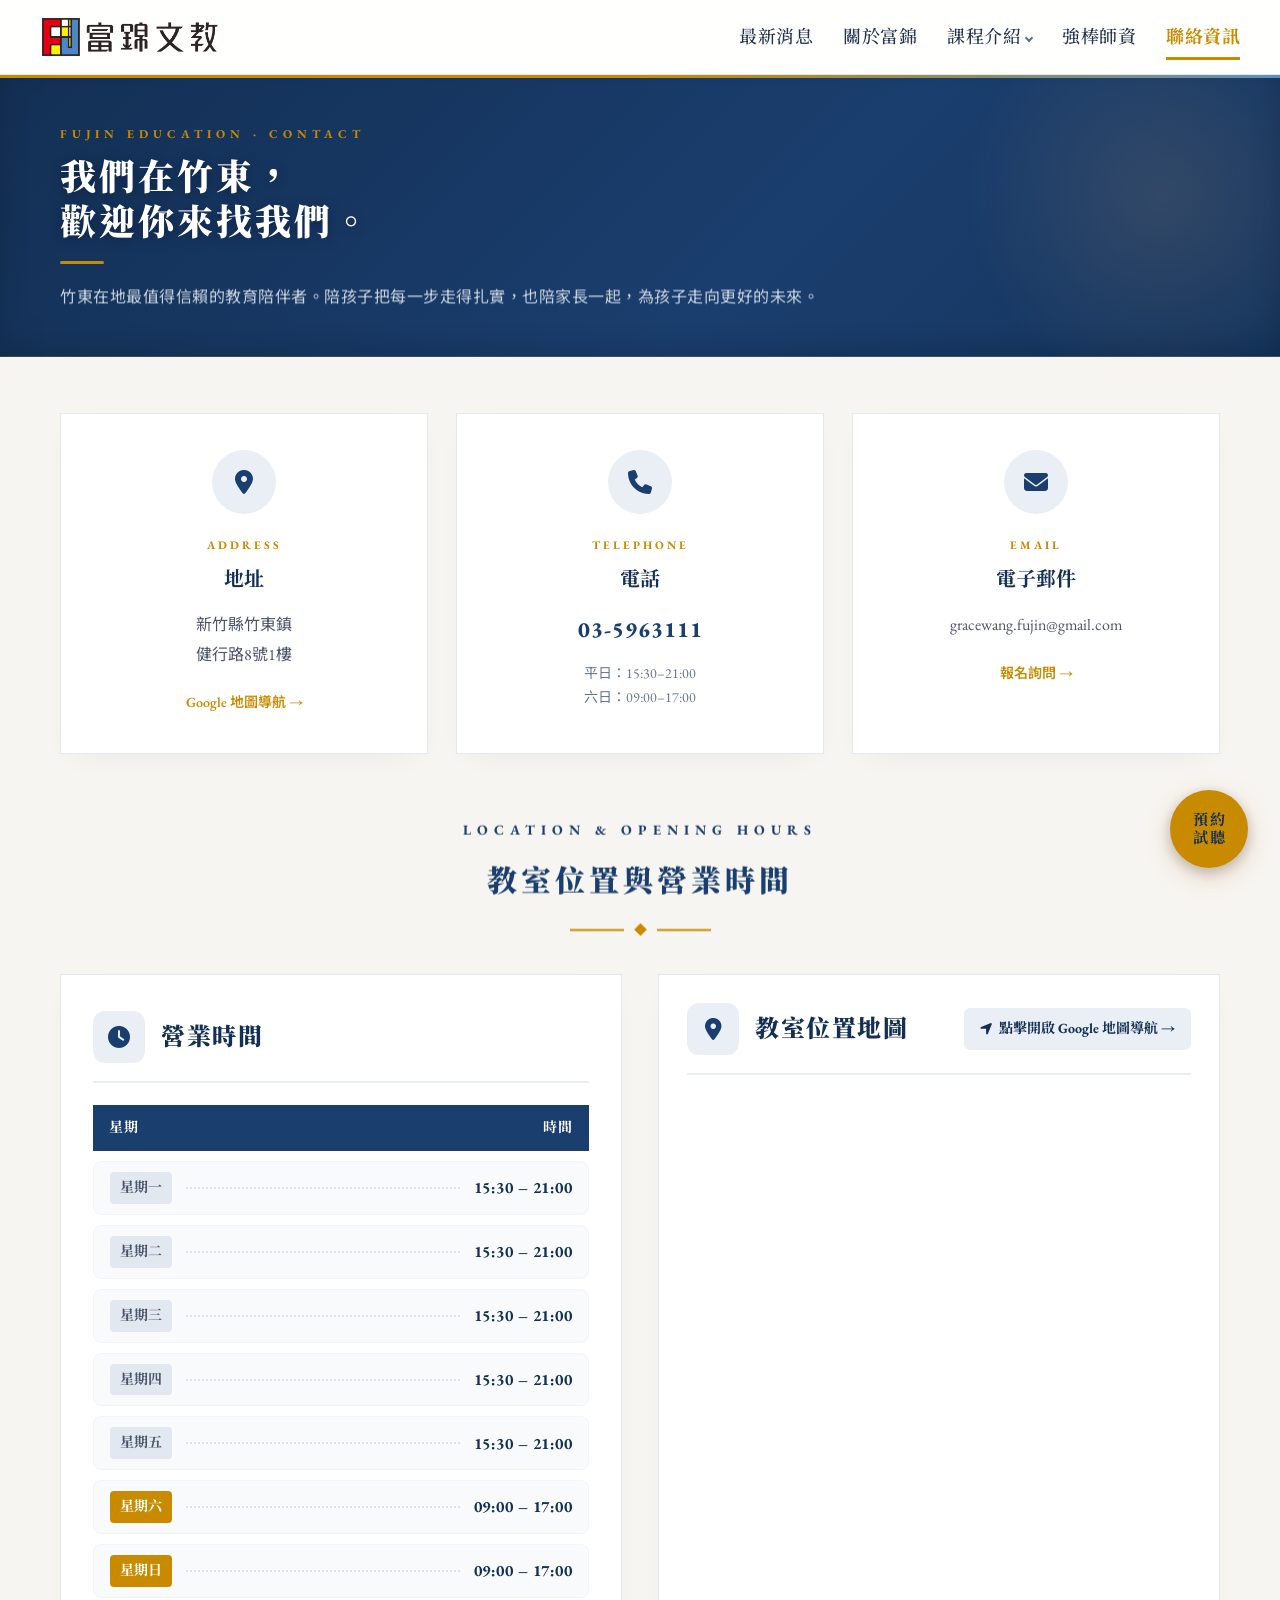
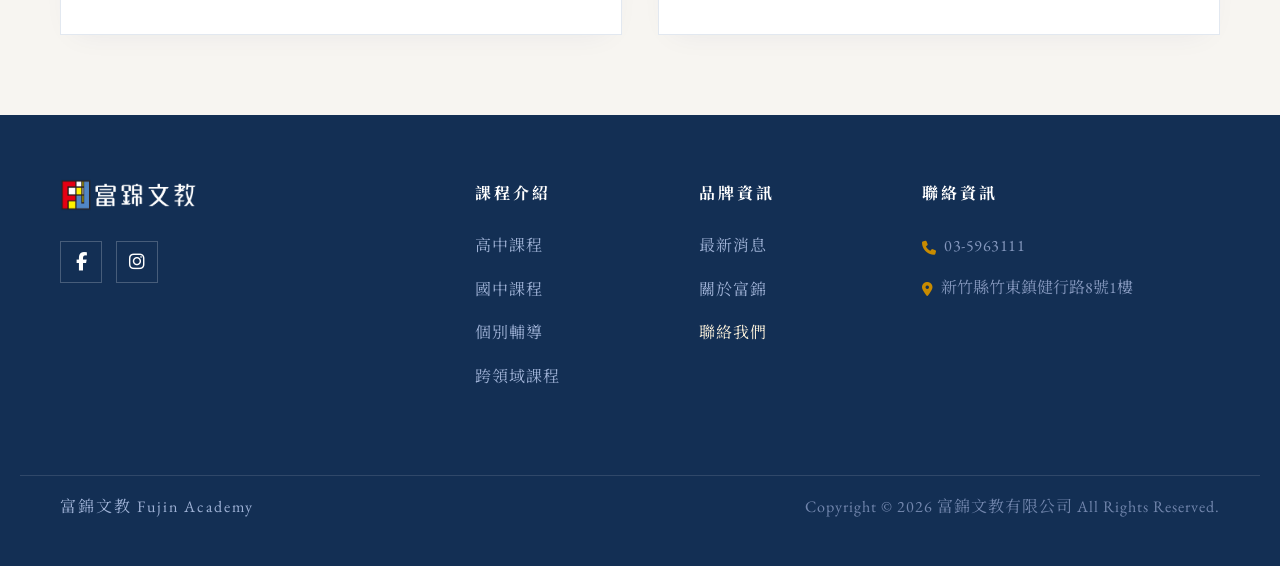
==== contact.html @ 2bec7e51 "Update Fujin Education website layout, typography, and animations" ====
<!DOCTYPE html>
<html lang="zh-TW">

<head>
  <meta charset="UTF-8">
  <meta name="viewport" content="width=device-width, initial-scale=1.0">
  <title>富錦文教｜聯絡我們</title>
  <link rel="preconnect" href="https://fonts.googleapis.com">
  <link rel="preconnect" href="https://fonts.gstatic.com" crossorigin>
  <link
    href="https://fonts.googleapis.com/css2?family=EB+Garamond:ital,wght@0,400..800;1,400..800&family=Noto+Sans+TC:wght@400;500;600;700;800;900&family=Noto+Serif+TC:wght@400;500;600;700;900&display=swap"
    rel="stylesheet">
  <link rel="stylesheet" href="https://cdnjs.cloudflare.com/ajax/libs/font-awesome/6.5.1/css/all.min.css">
  <link rel="stylesheet" href="https://cdnjs.cloudflare.com/ajax/libs/animate.css/4.1.1/animate.min.css">
  <link rel="stylesheet" href="css/style.css">
</head>

<body>

  <div id="site-header"></div>
  <script src="partials/site-header.js"></script>

  <section class="page-hero">
    <div class="wrap ph-inner">
      <div class="ph-eyebrow scroll-anim" data-anim="animate__fadeIn">FUJIN EDUCATION · CONTACT</div>
      <h1 class="ph-title scroll-anim" data-anim="animate__fadeInUp">我們在竹東，<br>歡迎你來找我們。</h1>
      <div class="ph-rule scroll-anim" data-anim="animate__fadeIn" data-delay="0.2s"></div>
      <p class="ph-sub scroll-anim" data-anim="animate__fadeInUp" data-delay="0.3s">竹東在地最值得信賴的教育陪伴者。陪孩子把每一步走得扎實，也陪家長一起，為孩子走向更好的未來。</p>
    </div>
  </section>

  <main class="wrap pb-80">
    <!-- 聯絡資訊三欄卡片 -->
    <div class="contact-grid">
      <article class="contact-card scroll-anim" data-delay="0.00s" data-anim="animate__fadeInUp">
        <div class="contact-icon"><i class="fa-solid fa-location-dot"></i></div>
        <div class="contact-card-eyebrow">ADDRESS</div>
        <h3 class="contact-card-title">地址</h3>
        <p class="contact-card-text">新竹縣竹東鎮<br>健行路8號1樓</p>
        <a class="contact-card-link" href="https://maps.google.com/?q=新竹縣竹東鎮健行路8號1樓" target="_blank" rel="noopener">Google 地圖導航 →</a>
      </article>

      <article class="contact-card scroll-anim" data-delay="0.15s" data-anim="animate__fadeInUp">
        <div class="contact-icon"><i class="fa-solid fa-phone"></i></div>
        <div class="contact-card-eyebrow">TELEPHONE</div>
        <h3 class="contact-card-title">電話</h3>
        <p class="contact-card-phone"><a href="tel:035963111">03-5963111</a></p>
        <p class="contact-card-sub">平日：15:30–21:00<br>六日：09:00–17:00</p>
      </article>

      <article class="contact-card scroll-anim" data-delay="0.30s" data-anim="animate__fadeInUp">
        <div class="contact-icon"><i class="fa-solid fa-envelope"></i></div>
        <div class="contact-card-eyebrow">EMAIL</div>
        <h3 class="contact-card-title">電子郵件</h3>
        <p class="contact-card-text">gracewang.fujin@gmail.com</p>
        <a class="contact-card-link" href="mailto:gracewang.fujin@gmail.com">報名詢問 →</a>
      </article>
    </div>

    <!-- 教室位置與營業時間 (50% / 50% 兩欄式) -->
    <div class="intro-band scroll-anim" data-anim="animate__fadeInUp">
      <div class="band-en">LOCATION &amp; OPENING HOURS</div>
      <h2 class="band-h">教室位置與營業時間</h2>
      <div class="ornament"><span class="ln"></span><span class="dot"></span><span class="ln"></span></div>
    </div>

    <div class="location-wrapper scroll-anim" data-anim="animate__fadeInUp">
      <!-- 左側：營業時間區塊 -->
      <div class="location-info-box">
        <div class="loc-box-head">
          <div class="loc-box-icon"><i class="fa-solid fa-clock"></i></div>
          <div class="loc-box-titles">
            <h3 class="loc-box-title">營業時間</h3>
          </div>
        </div>

        <div class="hours-wrapper">
          <div class="hours-table-head">
            <span>星期</span>
            <span>時間</span>
          </div>
          <ul class="hours-list">
            <li class="hours-item">
              <div class="day-badge">星期一</div>
              <div class="hours-dots"></div>
              <div class="time-range">15:30 – 21:00</div>
            </li>
            <li class="hours-item">
              <div class="day-badge">星期二</div>
              <div class="hours-dots"></div>
              <div class="time-range">15:30 – 21:00</div>
            </li>
            <li class="hours-item">
              <div class="day-badge">星期三</div>
              <div class="hours-dots"></div>
              <div class="time-range">15:30 – 21:00</div>
            </li>
            <li class="hours-item">
              <div class="day-badge">星期四</div>
              <div class="hours-dots"></div>
              <div class="time-range">15:30 – 21:00</div>
            </li>
            <li class="hours-item">
              <div class="day-badge">星期五</div>
              <div class="hours-dots"></div>
              <div class="time-range">15:30 – 21:00</div>
            </li>
            <li class="hours-item weekend">
              <div class="day-badge">星期六</div>
              <div class="hours-dots"></div>
              <div class="time-range">09:00 – 17:00</div>
            </li>
            <li class="hours-item weekend">
              <div class="day-badge">星期日</div>
              <div class="hours-dots"></div>
              <div class="time-range">09:00 – 17:00</div>
            </li>
          </ul>
        </div>
      </div>

      <!-- 右側：教室位置地圖區塊 -->
      <div class="location-map-box">
        <div class="loc-box-head">
          <div class="loc-box-icon"><i class="fa-solid fa-location-dot"></i></div>
          <div class="loc-box-titles">
            <h3 class="loc-box-title">教室位置地圖</h3>
          </div>
          <a class="loc-map-nav-btn" href="https://maps.google.com/?q=新竹縣竹東鎮健行路8號1樓" target="_blank" rel="noopener">
            <i class="fa-solid fa-location-arrow"></i> 點擊開啟 Google 地圖導航 →
          </a>
        </div>
        <iframe class="location-map-iframe"
          src="https://www.google.com/maps/embed?pb=!1m18!1m12!1m3!1d3623.815586268008!2d121.0884820752493!3d24.733210650337785!2m3!1f0!2f0!3f0!3m2!1i1024!2i768!4f13.1!3m3!1m2!1s0x346847b6000e78d7%3A0x2c4c0b6877f9e7ae!2z56u55p2x5a-M6Yym5paH5pWZ5paH55CG6KOc57-S54-t!5e0!3m2!1szh-TW!2stw!4v1697054154234!5m2!1szh-TW!2stw"
          loading="lazy" allowfullscreen="" referrerpolicy="no-referrer-when-downgrade"></iframe>
      </div>
    </div>

  </main>

  <div id="site-footer"></div>
  <script src="partials/site-footer.js"></script>


  <!-- Scroll Animation IntersectionObserver Script -->
  <script src="js/scroll-anim.js"></script>

</body>

</html>
---- css/style.css ----
@charset "UTF-8";

/* ==========================================================================
   1. 變數與基本重設 (Variables & Base Reset)
   ========================================================================== */
:root {
  --navy-deep: #132F54;
  --navy: #1A3E6E;
  /* 主色 Navy */
  --royal: #1A3E6E;
  --sky: #5990C0;
  --ocean: #27606C;
  --pale: #EAEFF6;
  --ink: #1A3E6E;
  --gold: #C88B00;
  /* 金色 Gold */
  --gold-bright: #FDF3DC;
  --gold-deep: #C88B00;
  --page: #F7F5F1;
  /* 底色 Cream */
  --gray-400: #94A3B8;
  --gray-500: #64748B;
  --gray-600: #4A5568;
  /* 內文灰 Text-mid */
  --gray-700: #4A5568;
}

* {
  margin: 0;
  padding: 0;
  box-sizing: border-box;
}

html {
  scroll-behavior: smooth;
}

body {
  font-size: 16px;
  line-height: 1.85;
  font-family: 'EB Garamond', 'Noto Sans TC', sans-serif;
  background: var(--page);
  color: var(--gray-700);
  -webkit-font-smoothing: antialiased;
  text-rendering: optimizeLegibility;
}

img {
  display: block;
  max-width: 100%;
}

.wrap {
  max-width: 1240px;
  margin: 0 auto;
  padding: 0 40px;
}

/* ==========================================================================
   2. 共用網站頁首 (Site Header)
   ========================================================================== */
.site-head {
  position: sticky;
  top: 0;
  z-index: 50;
  background: rgba(255, 255, 255, .92);
  -webkit-backdrop-filter: saturate(1.4) blur(12px);
  backdrop-filter: saturate(1.4) blur(12px);
  border-bottom: 1px solid #e2e8f0;
}

.head-inner {
  display: flex;
  align-items: center;
  justify-content: space-between;
  height: 74px;
  padding: 0 40px;
}

.brand {
  display: flex;
  align-items: center;
  flex-shrink: 0;
}

.brand img {
  height: 42px;
  width: auto;
  display: block;
}

.menu {
  display: flex;
  align-items: center;
  gap: 30px;
  white-space: nowrap;
}

.menu>a,
.menu .menu-links>a,
.menu .has-sub>a {
  font-family: 'EB Garamond', 'Noto Serif TC', serif;
  font-size: 18px;
  font-weight: 500;
  color: #22324f;
  text-decoration: none;
  letter-spacing: .5px;
  position: relative;
  padding: 6px 0;
  transition: color .15s;
  white-space: nowrap;
  display: inline-block;
}

.menu>a::after,
.menu .menu-links>a::after,
.menu .has-sub>a::after {
  content: "";
  position: absolute;
  left: 0;
  bottom: 0;
  width: 100%;
  height: 2.5px;
  background: var(--gold-deep);
  transform: scaleX(0);
  transform-origin: left center;
  transition: transform .2s ease;
}

.menu>a:hover,
.menu .menu-links>a:hover,
.menu .has-sub:hover>a {
  color: var(--navy);
}

.menu>a:hover::after,
.menu .menu-links>a:hover::after,
.menu .has-sub:hover>a::after {
  transform: scaleX(1);
}

.menu a.active {
  color: var(--gold-deep);
  font-weight: 700;
}

.menu a.active::after {
  transform: scaleX(1);
}

.has-sub {
  position: relative;
}

.has-sub .caret {
  display: inline-block;
  width: 6px;
  height: 6px;
  margin-left: 5px;
  vertical-align: middle;
  border-right: 2px solid currentColor;
  border-bottom: 2px solid currentColor;
  transform: translateY(-2px) rotate(45deg);
  opacity: .7;
}

.submenu {
  position: absolute;
  top: calc(100% + 8px);
  left: 50%;
  transform: translateX(-50%) translateY(8px);
  background: #fff;
  border: 1px solid #e6ebf3;
  border-radius: 0;
  padding: 8px;
  min-width: 180px;
  box-shadow: 0 18px 40px -18px rgba(16, 42, 107, .35);
  opacity: 0;
  visibility: hidden;
  transition: all .18s ease;
  display: flex;
  flex-direction: column;
  gap: 2px;
  z-index: 60;
}

.has-sub:hover .submenu {
  opacity: 1;
  visibility: visible;
  transform: translateX(-50%) translateY(0);
}

.submenu::before {
  content: "";
  position: absolute;
  top: -12px;
  left: 0;
  right: 0;
  height: 12px;
}

.submenu a {
  font-family: 'EB Garamond', 'Noto Serif TC', serif;
  font-size: 16px;
  font-weight: 500;
  color: #33415c;
  text-decoration: none;
  letter-spacing: 1px;
  padding: 10px 16px;
  border-radius: 0;
  transition: all .14s ease;
  white-space: nowrap;
}

.submenu a::after {
  display: none !important;
}

.submenu a:hover {
  background: var(--pale);
  color: var(--navy);
}

/* ==========================================================================
   3. 頁面主視覺 (Page Hero)
   ========================================================================== */
.page-hero {
  position: relative;
  overflow: hidden;
  color: #fff;
  padding: 48px 0 44px;
  background: linear-gradient(135deg, #132F54 0%, #1A3E6E 60%, #15355E 100%);
  border-bottom: 1px solid rgba(200, 139, 0, 0.25);
  box-shadow: inset 0 -10px 30px rgba(0, 0, 0, 0.15);
}

.page-hero::before {
  content: "";
  position: absolute;
  top: 0;
  left: 0;
  width: 100%;
  height: 3px;
  background: linear-gradient(90deg, var(--gold-deep) 0%, var(--gold) 50%, var(--sky) 100%);
}

.page-hero::after {
  content: "";
  position: absolute;
  right: -80px;
  top: -80px;
  width: 400px;
  height: 400px;
  background: radial-gradient(circle, rgba(206, 162, 115, .15), transparent 70%);
  pointer-events: none;
  z-index: 1;
}

.ph-inner {
  position: relative;
  z-index: 5;
}

.ph-eyebrow {
  font-family: 'EB Garamond', 'Noto Serif TC', serif;
  font-size: 12px;
  font-weight: 700;
  letter-spacing: 5px;
  color: var(--gold);
  text-transform: uppercase;
  margin-bottom: 10px;
}

.ph-title {
  font-family: 'EB Garamond', 'Noto Serif TC', serif;
  font-weight: 900;
  font-size: 36px;
  line-height: 1.25;
  letter-spacing: 3px;
  color: #ffffff;
  text-shadow: 0 2px 12px rgba(5, 16, 45, .4);
}

.ph-rule {
  width: 44px;
  height: 3px;
  background: var(--gold);
  margin: 16px 0 18px;
  border-radius: 2px;
}

.ph-sub {
  font-size: 16px;
  color: #cbd5e1;
  letter-spacing: .5px;
  line-height: 1.85;
  max-width: 960px;
  margin: 0;
  text-align: justify;
}

.ph-sub b {
  color: var(--gold-bright);
  font-weight: 700;
}

.ph-stats {
  display: flex;
  flex-wrap: wrap;
  gap: 42px;
  margin-top: 28px;
}

.ph-stat-item {
  display: flex;
  flex-direction: column;
  gap: 5px;
  position: relative;
  padding-bottom: 10px;
}

.ph-stat-item::after {
  content: "";
  position: absolute;
  left: 0;
  bottom: 0;
  width: 100%;
  height: 2px;
  background: var(--gold);
  transform: scaleX(0);
  transform-origin: left center;
  transition: transform 0.55s cubic-bezier(0.22, 1, 0.36, 1);
  opacity: 0.75;
}

.ph-stat-item.stat-done::after {
  transform: scaleX(1);
}

.ph-stat-num {
  font-family: 'EB Garamond', 'Noto Serif TC', serif;
  font-size: 28px;
  font-weight: 900;
  color: var(--gold);
  letter-spacing: 1.5px;
  line-height: 1.2;
  font-variant-numeric: tabular-nums;
  display: inline-flex;
  align-items: baseline;
}

.ph-stat-num.stat-tick {
  animation: statTickPop 0.22s ease-out;
}

@keyframes statTickPop {
  0% {
    transform: translateY(3px) scale(0.96);
  }
  50% {
    transform: translateY(-2px) scale(1.05);
    text-shadow: 0 0 14px rgba(200, 139, 0, 0.45);
  }
  100% {
    transform: translateY(0) scale(1);
  }
}

.ph-stat-chars .stat-ch {
  display: inline-block;
  opacity: 0;
  transform: translateY(10px) scale(0.85);
  transition: opacity 0.38s ease, transform 0.38s cubic-bezier(0.34, 1.56, 0.64, 1);
}

.ph-stat-chars .stat-ch.show {
  opacity: 1;
  transform: translateY(0) scale(1);
}

.ph-stat-label {
  font-size: 14px;
  color: #cbd5e1;
  letter-spacing: 1px;
}

/* ==========================================================================
   4. 段落標題飾線 (Section Intro Band)
   ========================================================================== */
.intro-band {
  text-align: center;
  padding: 0;
  margin-bottom: 40px;
}

main>.intro-band:not(:first-child) {
  margin-top: 64px;
}

.band-en {
  font-family: 'EB Garamond', 'Noto Serif TC', serif;
  font-size: 14px;
  font-weight: 700;
  letter-spacing: 6px;
  color: var(--royal);
  text-transform: uppercase;
  margin-bottom: 10px;
}

.band-h {
  font-family: 'EB Garamond', 'Noto Serif TC', serif;
  font-weight: 900;
  font-size: 30px;
  letter-spacing: 4px;
  color: var(--ink);
}

.band-note {
  font-size: 16px;
  color: var(--gray-500);
  letter-spacing: 1px;
  margin-top: 10px;
}

.ornament {
  display: flex;
  align-items: center;
  gap: 12px;
  justify-content: center;
  margin: 16px 0 0;
}

.ornament .ln {
  height: 2px;
  width: 54px;
  background: var(--gold);
}

.ornament .dot {
  width: 9px;
  height: 9px;
  background: var(--gold);
  transform: rotate(45deg);
}

main {
  padding: 56px 0 80px;
}

/* ==========================================================================
   5. 註冊呼籲按鈕區 (CTA)
   ========================================================================== */
.cta {
  background: linear-gradient(158deg, #102A6B 0%, #0a1f55 100%);
  border-radius: 0;
  color: #fff;
  text-align: center;
  padding: 64px 40px;
  margin: 64px 0 10px;
  position: relative;
  overflow: hidden;
}

.cta::before {
  content: "";
  position: absolute;
  right: -60px;
  top: -60px;
  width: 300px;
  height: 300px;
  background: radial-gradient(circle, rgba(206, 162, 115, .3), transparent 65%);
  pointer-events: none;
}

.cta-eyebrow {
  font-family: 'EB Garamond', 'Noto Serif TC', serif;
  font-size: 13px;
  font-weight: 600;
  letter-spacing: 5px;
  text-transform: uppercase;
  color: var(--gold-bright);
  margin-bottom: 16px;
}

.cta-h {
  font-family: 'EB Garamond', 'Noto Serif TC', serif;
  font-weight: 900;
  font-size: 30px;
  letter-spacing: 3px;
  margin-bottom: 14px;
}

.cta-p {
  font-size: 16px;
  color: #d7e1f0;
  letter-spacing: 1px;
  line-height: 1.8;
  margin-bottom: 30px;
}

.cta-btn {
  display: inline-flex;
  align-items: center;
  gap: 10px;
  background: var(--gold);
  color: #3a2a14;
  font-family: 'EB Garamond', 'Noto Serif TC', serif;
  font-weight: 700;
  font-size: 18px;
  letter-spacing: 2px;
  text-decoration: none;
  padding: 16px 38px;
  border-radius: 0;
  transition: all .18s ease;
  box-shadow: 0 14px 30px -12px rgba(206, 162, 115, .8);
}

.cta-btn:hover {
  transform: translateY(-3px);
  box-shadow: 0 20px 40px -12px rgba(206, 162, 115, .9);
  background: #d9b487;
}

/* ==========================================================================
   6. 網站頁尾 (Site Footer)
   ========================================================================== */
.site-foot {
  font-family: 'EB Garamond', 'Noto Serif TC', serif;
  background: var(--navy-deep);
  color: #9fb2d6;
  padding: 64px 0 44px;
}

.foot-grid {
  display: grid;
  grid-template-columns: 1.8fr 0.9fr 0.9fr 1.4fr;
  gap: 32px;
}

.foot-brand-logo {
  display: inline-block;
  margin-bottom: 20px;
  text-decoration: none;
}

.foot-brand-logo img {
  height: 32px;
  width: auto;
  display: block;
}

.foot-desc {
  font-size: 16px;
  line-height: 1.95;
  color: #8497bd;
  letter-spacing: .4px;
  max-width: 100%;
  text-wrap: pretty;
  margin-bottom: 26px;
}

.foot-social {
  display: flex;
  gap: 14px;
}

.foot-social a {
  width: 42px;
  height: 42px;
  border-radius: 0;
  border: 1px solid rgba(255, 255, 255, .22);
  display: flex;
  align-items: center;
  justify-content: center;
  transition: all .2s ease;
  color: #fff;
  text-decoration: none;
}

.foot-social a i {
  color: #fff;
  transition: color .2s ease;
  font-size: 18px;
}

.foot-social a svg {
  width: 18px;
  height: 18px;
  fill: #fff;
  transition: fill .2s ease;
}

.foot-social a:hover {
  background: var(--gold);
  border-color: var(--gold);
}

.foot-social a:hover svg {
  fill: var(--navy-deep);
}

.foot-social a:hover i {
  color: var(--navy-deep);
}

.foot-col h4 {
  font-family: 'EB Garamond', 'Noto Serif TC', serif;
  font-size: 16px;
  font-weight: 700;
  letter-spacing: 3px;
  color: #fff;
  margin-bottom: 22px;
}

.foot-col ul {
  list-style: none;
  display: flex;
  flex-direction: column;
  gap: 14px;
  margin: 0;
  padding: 0;
}

.foot-col a {
  color: #9fb2d6;
  text-decoration: none;
  font-size: 16px;
  letter-spacing: 1px;
  transition: color .18s ease;
}

.foot-col a:hover,
.foot-col a.active {
  color: var(--gold-bright);
}

.foot-col .foot-info-text {
  color: #8497bd;
  font-size: 16px;
  line-height: 1.6;
  display: flex;
  align-items: center;
  gap: 8px;
  margin-top: 2px;
  white-space: nowrap;
}

.foot-col .foot-info-text i {
  color: var(--gold);
  font-size: 14px;
  margin-top: 4px;
  flex: none;
}

.foot-col .foot-info-text a {
  color: #8497bd;
  font-size: 16px;
  letter-spacing: .5px;
}

.foot-col .foot-info-text a:hover {
  color: var(--gold-bright);
}

.foot-bottom {
  display: flex;
  justify-content: space-between;
  align-items: center;
  flex-wrap: wrap;
  gap: 14px 28px;
  margin-top: 84px;
  padding-top: 16px;
  border-top: 1px solid rgba(255, 255, 255, .12);
}

.foot-bottom span {
  font-size: 16px;
  letter-spacing: 1px;
  color: #7286ad;
}

.foot-bottom .foot-mark {
  font-family: 'EB Garamond', 'Noto Serif TC', serif;
  font-size: 16px;
  letter-spacing: 2px;
  color: #9fb2d6;
}

/* ==========================================================================
   7. 懸浮按鈕組件 (Floating Action Buttons - Booking & Back to Top)
   ========================================================================== */
.float-booking-btn {
  position: fixed;
  bottom: 32px;
  right: 32px;
  z-index: 999;
  width: 78px;
  height: 78px;
  border-radius: 50%;
  background: var(--gold);
  color: var(--navy-deep);
  display: flex;
  flex-direction: column;
  align-items: center;
  justify-content: center;
  text-decoration: none;
  font-family: 'EB Garamond', 'Noto Serif TC', serif;
  font-size: 15px;
  font-weight: 700;
  line-height: 1.22;
  letter-spacing: 2px;
  text-align: center;
  box-shadow: 0 8px 24px rgba(206, 162, 115, 0.45), 0 4px 12px rgba(10, 31, 85, 0.25);
  transition: all .28s cubic-bezier(0.34, 1.56, 0.64, 1);
  padding-left: 2px;
}

.float-booking-btn:hover {
  transform: scale(1.1) translateY(-4px);
  background: #d8ad7e;
  box-shadow: 0 14px 32px rgba(206, 162, 115, 0.65), 0 8px 20px rgba(10, 31, 85, 0.35);
  color: #061539;
}

@media (max-width: 768px) {
  .float-booking-btn {
    width: 68px;
    height: 68px;
    bottom: 24px;
    right: 20px;
    font-size: 14px;
  }
}

.back-to-top-btn {
  position: fixed;
  bottom: 124px;
  right: 47px;
  z-index: 998;
  width: 48px;
  height: 48px;
  border-radius: 50%;
  background: var(--navy-deep);
  color: #fff;
  border: 1px solid rgba(206, 162, 115, 0.45);
  display: flex;
  align-items: center;
  justify-content: center;
  cursor: pointer;
  font-size: 18px;
  box-shadow: 0 8px 24px rgba(10, 31, 85, 0.35);
  opacity: 0;
  visibility: hidden;
  transform: translateY(16px) scale(0.9);
  transition: all .28s cubic-bezier(0.34, 1.56, 0.64, 1);
  padding: 0;
  outline: none;
}

.back-to-top-btn.show {
  opacity: 1;
  visibility: visible;
  transform: translateY(0) scale(1);
}

.back-to-top-btn:hover {
  background: var(--gold);
  color: var(--navy-deep);
  border-color: var(--gold);
  transform: translateY(-4px) scale(1.08);
  box-shadow: 0 12px 28px rgba(206, 162, 115, 0.55);
}

@media (max-width: 768px) {
  .back-to-top-btn {
    width: 44px;
    height: 44px;
    bottom: 104px;
    right: 32px;
    font-size: 16px;
  }
}

/* ==========================================================================
   8. 首頁專用樣式 (Index Page Component Styles)
   ========================================================================== */
.hero {
  position: relative;
  height: 600px;
  overflow: hidden;
  background-image: url('../assets/hero.jpg');
  background-size: cover;
  background-position: center center;
}

@media (min-width: 1200px) {
  .hero {
    height: 680px;
    background-position: center 35%;
  }
}

@media (min-width: 1440px) {
  .hero {
    height: 720px;
    background-position: center 90%;
  }
}

.hero-inner {
  position: absolute;
  z-index: 2;
  left: 78px;
  top: 50%;
  transform: translateY(-50%);
  max-width: 540px;
}

.hero-inner .title {
  font-family: 'EB Garamond', 'Noto Serif TC', serif;
  font-weight: 900;
  color: #ffffff;
  font-size: 42px;
  line-height: 1.26;
  letter-spacing: 2px;
  text-shadow: 0 2px 20px rgba(0, 0, 0, .6);
}

.hero-inner .bar {
  width: 44px;
  height: 3px;
  background: var(--gold-deep);
  margin: 22px 0 20px;
}

.hero-inner .sub {
  font-family: 'EB Garamond', 'Noto Serif TC', serif;
  color: rgba(235, 243, 255, .9);
  font-size: 16px;
  line-height: 1.85;
  margin-top: 0;
  letter-spacing: .6px;
  text-shadow: 0 1px 10px rgba(0, 0, 0, .6);
}

.hero-inner .eyebrow {
  font-family: 'EB Garamond', 'Noto Serif TC', serif;
  font-weight: 600;
  color: var(--gold-deep);
  font-size: 12px;
  letter-spacing: 4px;
  margin-top: 30px;
}

.course-cta {
  display: inline-flex;
  align-items: center;
  gap: 14px;
  font-family: 'EB Garamond', 'Noto Serif TC', serif;
  font-size: 16px;
  font-weight: 600;
  letter-spacing: 1.5px;
  text-decoration: none;
  cursor: pointer;
  padding: 16px 38px;
  border-radius: 0;
  transition: all .2s ease;
}

.course-cta .arw {
  font-family: 'EB Garamond', 'Noto Serif TC', serif;
  transition: transform .2s ease;
}

.course-cta:hover .arw {
  transform: translateX(6px);
}

.course-ortho {
  padding: 72px 56px 80px;
  background: #fff;
  text-align: center;
}

.co-h {
  font-family: 'EB Garamond', 'Noto Serif TC', serif;
  font-weight: 700;
  font-size: 26px;
  letter-spacing: 6px;
  color: var(--ink);
  text-transform: uppercase;
}

.co-rule {
  width: 40px;
  height: 3px;
  background: var(--gold);
  margin: 16px auto 18px;
}

.co-intro {
  font-family: 'EB Garamond', 'Noto Sans TC', sans-serif;
  font-size: 16px;
  color: var(--gray-600);
  line-height: 1.85;
  max-width: 620px;
  margin: 0 auto;
  letter-spacing: .5px;
}

.co-row {
  display: grid;
  grid-template-columns: repeat(4, 1fr);
  gap: 0;
  margin-top: 40px;
}

.co-col {
  position: relative;
  padding: 8px 30px;
  text-align: center;
}

.co-col+.co-col::before {
  content: "";
  position: absolute;
  left: 0;
  top: 14px;
  bottom: 14px;
  width: 1px;
  background: #e6ebf3;
}

.co-ic {
  width: 74px;
  height: 74px;
  margin: 0 auto 24px;
  border-radius: 0;
  background: var(--pale);
  display: flex;
  align-items: center;
  justify-content: center;
  transition: all .2s ease;
}

.co-ic svg {
  width: 34px;
  height: 34px;
  stroke: var(--royal);
  fill: none;
  stroke-width: 1.6;
  stroke-linecap: round;
  stroke-linejoin: round;
  transition: stroke .2s ease;
}

.co-col:hover .co-ic {
  background: var(--navy);
  transform: translateY(-4px);
}

.co-col:hover .co-ic svg {
  stroke: #fff;
}

.co-t {
  font-family: 'EB Garamond', 'Noto Serif TC', serif;
  font-weight: 900;
  font-size: 20px;
  color: var(--ink);
  letter-spacing: 2px;
}

.co-d {
  font-family: 'EB Garamond', 'Noto Sans TC', sans-serif;
  font-size: 16px;
  color: #7a869c;
  line-height: 1.85;
  margin-top: 14px;
  letter-spacing: .3px;
  text-wrap: pretty;
}

.co-more {
  display: inline-flex;
  align-items: center;
  gap: 7px;
  font-family: 'EB Garamond', 'Noto Serif TC', serif;
  font-size: 14px;
  font-weight: 600;
  letter-spacing: 2px;
  color: var(--gold-deep);
  text-transform: uppercase;
  margin-top: 18px;
  text-decoration: none;
  white-space: nowrap;
}

.co-foot {
  margin-top: 44px;
}

.course-ortho .course-cta {
  background: var(--navy);
  color: #fff;
  border: 1.5px solid var(--navy);
  border-radius: 0;
}

.course-ortho .course-cta:hover {
  background: var(--navy-deep);
}

@media (max-width: 880px) {
  .hero {
    height: 480px;
    background-position: 60% center;
  }

  .hero-inner {
    left: 28px;
    right: 28px;
    max-width: none;
  }

  .hero-inner .title {
    font-size: 32px;
  }

  .hero-inner .bar {
    margin: 16px 0;
    width: 36px;
    height: 2.5px;
  }

  .hero-inner .sub {
    font-size: 14px;
    line-height: 1.8;
  }

  .hero-inner .eyebrow {
    margin-top: 20px;
    font-size: 11px;
  }

  .course-ortho {
    padding: 44px 22px 50px;
  }

  .co-row {
    grid-template-columns: 1fr 1fr;
    gap: 30px 0;
  }

  .co-col+.co-col::before {
    display: none;
  }
}

/* 首頁：Banner 下方雜誌感引言區 (Home Editorial Quote Section) */
.home-quote-strip {
  background: var(--page);
  padding: 64px 0 0;
  position: relative;
  z-index: 3;
}

.home-quote-inner {
  max-width: 780px;
  margin: 0 auto;
  text-align: center;
  position: relative;
}

.hq-content {
  position: relative;
  z-index: 2;
}

.hq-line-1 {
  font-family: 'EB Garamond', 'Noto Serif TC', serif;
  font-size: 20px;
  font-weight: 600;
  letter-spacing: 3px;
  line-height: 1.8;
  color: var(--gray-600);
  margin: 0 0 8px;
}

.hq-line-2 {
  font-family: 'EB Garamond', 'Noto Serif TC', serif;
  font-size: 27px;
  font-weight: 900;
  letter-spacing: 4px;
  line-height: 1.5;
  color: var(--navy);
  margin: 0;
}

.hq-line-2 span {
  position: relative;
  display: inline-block;
  padding-bottom: 2px;
  background: linear-gradient(180deg, transparent 68%, rgba(200, 139, 0, 0.25) 68%);
}

.hq-ornament {
  display: flex;
  align-items: center;
  justify-content: center;
  gap: 14px;
  margin-top: 28px;
}

.hq-ornament .hq-ln {
  width: 64px;
  height: 1px;
  background: linear-gradient(90deg, transparent, var(--gold), transparent);
}

.hq-ornament .hq-dot {
  width: 7px;
  height: 7px;
  background: var(--gold);
  transform: rotate(45deg);
}

@media (max-width: 680px) {
  .home-quote-strip {
    padding: 44px 0 4px;
  }

  .home-quote-inner {
    padding: 18px 12px 0;
  }

  .hq-mark {
    font-size: 72px;
  }

  .hq-line-1 {
    font-size: 16px;
    letter-spacing: 1.5px;
  }

  .hq-line-2 {
    font-size: 21px;
    letter-spacing: 2px;
  }
}

/* 首頁：品牌文字區 (Home About Fujin Section — Editorial Overlap Layout) */
.home-about-sec {
  background: var(--page);
  padding: 64px 0 80px;
  border-bottom: 1px solid #e6ebf3;
}

.home-about-grid {
  display: grid;
  grid-template-columns: 0.96fr 1.04fr;
  gap: 0;
  align-items: center;
}

.home-about-left {
  display: flex;
  flex-direction: column;
  align-items: flex-start;
  position: relative;
  z-index: 4;
}

.home-about-head {
  padding-left: 36px;
}

.home-about-left .ornament {
  justify-content: flex-start;
  margin: 12px 0 20px;
}

.home-about-left .bars {
  margin: 0 0 26px;
}

.home-about-card {
  margin-left: -44px;
  padding: 40px 44px 38px;
  border-top: 4px solid var(--gold);
}

.home-about-body p {
  font-size: 16px;
  line-height: 1.85;
  color: var(--gray-700);
  letter-spacing: .4px;
  margin-bottom: 20px;
  text-align: justify;
}

.home-about-body p:last-child {
  margin-bottom: 0;
}

.home-about-cta {
  margin-top: 26px;
  padding-top: 18px;
  border-top: 1px dashed #e2e8f0;
}

.home-about-link {
  display: inline-flex;
  align-items: center;
  gap: 8px;
  font-family: 'EB Garamond', 'Noto Serif TC', serif;
  font-size: 16px;
  font-weight: 700;
  letter-spacing: 1.5px;
  color: var(--navy);
  text-decoration: none;
  padding-bottom: 6px;
  border-bottom: 2px solid var(--gold);
  transition: all .2s ease;
}

.home-about-link .arw {
  transition: transform .2s ease;
}

.home-about-link:hover {
  color: var(--gold-deep);
}

.home-about-link:hover .arw {
  transform: translateX(5px);
}

/* 左側疊圖視覺舞台 (Left Visual Stage) */
.home-about-right {
  width: 100%;
  position: relative;
  z-index: 2;
}

.home-about-collage {
  position: relative;
  width: 100%;
  height: 580px;
}

.collage-img-main {
  position: absolute;
  top: 0;
  left: 0;
  width: 78%;
  height: 430px;
  z-index: 1;
  overflow: hidden;
  box-shadow: 0 28px 60px -22px rgba(26, 62, 110, 0.38);
  border-bottom: 5px solid var(--gold);
}

.collage-img-main img {
  width: 100%;
  height: 100%;
  object-fit: cover;
  object-position: left center;
  display: block;
}

.collage-img-sub {
  position: absolute;
  bottom: 0;
  right: 6%;
  width: 48%;
  height: 330px;
  z-index: 2;
  border: 6px solid #ffffff;
  overflow: hidden;
  box-shadow: 0 24px 52px -16px rgba(26, 62, 110, 0.35);
  background: #ffffff;
}

.collage-img-sub img {
  width: 100%;
  height: 100%;
  object-fit: cover;
  object-position: center;
  display: block;
}

.collage-badge {
  position: absolute;
  bottom: 28px;
  left: 16%;
  z-index: 3;
  width: 90px;
  height: 90px;
  border-radius: 50%;
  background: #ffffff;
  border: 2px solid var(--gold);
  box-shadow: 0 12px 28px -8px rgba(26, 62, 110, 0.25);
  display: flex;
  flex-direction: column;
  align-items: center;
  justify-content: center;
  gap: 3px;
}

.collage-badge .cb-en {
  font-family: 'EB Garamond', 'Noto Serif TC', serif;
  font-size: 10px;
  font-weight: 700;
  letter-spacing: 1.5px;
  color: var(--gold-deep);
  line-height: 1;
}

.collage-badge .cb-cn {
  font-family: 'EB Garamond', 'Noto Serif TC', serif;
  font-size: 14px;
  font-weight: 900;
  letter-spacing: 2px;
  color: var(--navy);
  line-height: 1.3;
  text-align: center;
  padding-left: 2px;
}

/* 首頁：學測榮耀榜區 (Home Honor Roll Section) */
.home-honor-sec {
  background: var(--page);
  padding: 72px 0 80px;
}

.home-honor-wrap {
  max-width: 760px;
  margin: 0 auto;
}

@media (max-width: 980px) {
  .home-about-grid {
    grid-template-columns: 1fr;
    gap: 40px;
  }

  .home-about-head {
    padding-left: 0;
  }

  .home-about-card {
    margin-left: 0;
    padding: 30px 26px;
  }

  .home-about-sec {
    padding: 52px 0 64px;
  }

  .home-about-collage {
    height: 460px;
    max-width: 540px;
    margin: 0 auto;
  }

  .collage-img-main {
    height: 340px;
  }

  .collage-img-sub {
    height: 280px;
    right: 2%;
  }

  .collage-badge {
    width: 78px;
    height: 78px;
    bottom: 20px;
    left: 12%;
  }

  .home-honor-sec {
    padding: 48px 0 56px;
  }
}

@media (max-width: 480px) {
  .home-about-collage {
    height: 380px;
  }

  .collage-img-main {
    width: 76%;
    height: 270px;
  }

  .collage-img-sub {
    width: 52%;
    height: 230px;
    left: 0;
    border-width: 4px;
  }

  .collage-badge {
    width: 70px;
    height: 70px;
    bottom: 12px;
    right: 6px;
  }

  .collage-badge .cb-cn {
    font-size: 14px;
  }
}

/* ==========================================================================
   9. 課程與學科組件 (Courses & Subjects - junior/senior/tutor/cross.html)
   ========================================================================== */
/* 課程四頁切換導覽列 (Course 4-Tab Switcher) */
.course-switch-sec {
  background: #f4f3ee;
  border-top: 1px solid #e6ebf3;
  border-bottom: 1px solid #e6ebf3;
  padding: 28px 0;
}

.course-switch-grid {
  display: grid;
  grid-template-columns: repeat(4, 1fr);
  gap: 18px;
}

.course-tab {
  display: flex;
  flex-direction: column;
  align-items: center;
  justify-content: center;
  gap: 6px;
  padding: 20px 16px;
  background: #ffffff;
  border: 1px solid #e2e8f0;
  text-decoration: none;
  text-align: center;
  transition: all 0.22s ease;
  box-shadow: 0 8px 24px -18px rgba(16, 42, 107, 0.25);
}

.course-tab .ct-en {
  font-family: 'EB Garamond', 'Noto Serif TC', serif;
  font-size: 11px;
  font-weight: 700;
  letter-spacing: 2.5px;
  color: var(--gray-400);
  text-transform: uppercase;
  transition: color 0.22s ease;
}

.course-tab .ct-cn {
  font-family: 'EB Garamond', 'Noto Serif TC', serif;
  font-size: 17px;
  font-weight: 900;
  letter-spacing: 2px;
  color: var(--ink);
  transition: color 0.22s ease;
}

.course-tab:hover {
  border-color: var(--gold);
  transform: translateY(-2px);
  box-shadow: 0 14px 30px -16px rgba(16, 42, 107, 0.35);
}

.course-tab.active {
  background: var(--navy);
  border-color: var(--navy);
  box-shadow: 0 16px 36px -16px rgba(26, 62, 110, 0.55);
}

.course-tab.active .ct-en {
  color: var(--gold-bright);
}

.course-tab.active .ct-cn {
  color: #ffffff;
}

/* 各課程子頁標題區 (Course Stage Header) */
.course-stage-head {
  margin: 0 0 32px;
  max-width: 820px;
}

.csh-eyebrow {
  font-family: 'EB Garamond', 'Noto Serif TC', serif;
  font-size: 12px;
  font-weight: 700;
  letter-spacing: 4px;
  color: var(--gold-deep);
  text-transform: uppercase;
  margin-bottom: 10px;
}

.csh-title {
  font-family: 'EB Garamond', 'Noto Serif TC', serif;
  font-weight: 900;
  font-size: 32px;
  letter-spacing: 3px;
  color: var(--navy);
  line-height: 1.25;
  margin: 0;
}

.csh-rule {
  width: 40px;
  height: 3px;
  background: var(--gold);
  margin: 16px 0 18px;
}

.csh-sub {
  font-size: 16px;
  line-height: 1.85;
  color: var(--gray-600);
  letter-spacing: 0.4px;
  margin: 0;
  text-align: justify;
}

.csh-sub b {
  color: var(--navy);
  font-weight: 700;
}

.stage-lead-callout {
  background: #f6f5f0;
  border-left: 3.5px solid var(--gold-deep);
  padding: 20px 26px;
  margin-bottom: 26px !important;
  font-size: 16px;
  line-height: 1.85;
  color: var(--ink);
  text-align: justify;
}

@media (max-width: 820px) {
  .course-switch-grid {
    grid-template-columns: repeat(2, 1fr);
    gap: 12px;
  }

  .course-tab {
    padding: 16px 12px;
  }

  .csh-title {
    font-size: 26px;
  }
}

@media (max-width: 480px) {
  .course-switch-sec {
    padding: 18px 0;
  }

  .course-switch-grid {
    gap: 10px;
  }

  .course-tab {
    padding: 13px 8px;
  }

  .course-tab .ct-en {
    font-size: 9.5px;
    letter-spacing: 1.5px;
  }

  .course-tab .ct-cn {
    font-size: 15px;
    letter-spacing: 1px;
  }

  .course-stage-head {
    margin: 0 0 24px;
  }

  .csh-title {
    font-size: 23px;
  }

  .csh-sub {
    font-size: 14.5px;
    line-height: 1.8;
  }

  .stage-lead-callout {
    padding: 16px 18px;
    font-size: 14.5px;
  }
}

/* VS 對比 */
.compare {
  margin: 0;
}

.vs-row {
  display: grid;
  grid-template-columns: 1fr auto 1fr;
  align-items: stretch;
  gap: 0;
  max-width: 760px;
  margin: 44px auto 44px;
}

.vs-card {
  border-radius: 0;
  padding: 34px 30px;
  text-align: center;
  color: #fff;
  box-shadow: 0 22px 48px -28px rgba(16, 42, 107, .5);
}

.vs-card.a {
  background: linear-gradient(150deg, #3a5da3, #27487f);
}

.vs-card.b {
  background: linear-gradient(150deg, #16407f, #0a1f55);
}

.vs-stage {
  font-family: 'EB Garamond', 'Noto Serif TC', serif;
  font-size: 12px;
  font-weight: 700;
  letter-spacing: 3px;
  text-transform: uppercase;
  color: rgba(255, 255, 255, .6);
  margin-bottom: 8px;
}

.vs-name {
  font-family: 'EB Garamond', 'Noto Serif TC', serif;
  font-weight: 900;
  font-size: 24px;
  letter-spacing: 3px;
}

.vs-mid {
  display: flex;
  align-items: center;
  justify-content: center;
  padding: 0 22px;
}

.vs-badge {
  width: 58px;
  height: 58px;
  background: var(--gold);
  color: #fff;
  border-radius: 0;
  display: flex;
  align-items: center;
  justify-content: center;
  font-family: 'EB Garamond', 'Noto Serif TC', serif;
  font-weight: 800;
  font-size: 18px;
  letter-spacing: 1px;
  box-shadow: 0 10px 24px -8px rgba(176, 124, 69, .7);
}

.compare-body {
  max-width: 1240px;
  margin: 0 auto;
}

.compare-body p {
  font-size: 16px;
  line-height: 1.85;
  color: var(--gray-700);
  letter-spacing: .4px;
  text-wrap: pretty;
  text-align: justify;
  margin-bottom: 18px;
}

.compare-body p:last-child {
  margin-bottom: 0;
}

/* 課程時間表 (Schedule) */
.schedule {
  background: linear-gradient(180deg, #fff, #f4f7fb);
  border-top: 1px solid #e6ebf3;
  border-bottom: 1px solid #e6ebf3;
  padding: 6px 0 80px;
  margin-top: 64px;
}

.sched-grid {
  display: grid;
  grid-template-columns: repeat(3, 1fr);
  gap: 24px;
  margin-top: 46px;
}

.sched-grid.one {
  grid-template-columns: minmax(0, 560px);
  justify-content: center;
}

.sched-card {
  background: #fff;
  border: 1px solid #e6ebf3;
  border-radius: 0;
  overflow: hidden;
  box-shadow: 0 18px 44px -30px rgba(16, 42, 107, .4);
}

.sched-cap {
  display: flex;
  align-items: center;
  gap: 10px;
  padding: 16px 20px;
  background: linear-gradient(120deg, var(--navy), var(--royal));
  color: #fff;
}

.sched-cap .yr {
  font-family: 'EB Garamond', 'Noto Serif TC', serif;
  font-weight: 800;
  font-size: 14px;
  letter-spacing: 1px;
  background: rgba(255, 255, 255, .16);
  padding: 3px 10px;
  border-radius: 0;
}

.sched-cap .t {
  font-family: 'EB Garamond', 'Noto Serif TC', serif;
  font-weight: 700;
  font-size: 17px;
  letter-spacing: 2px;
}

.sched-card img {
  width: 100%;
  height: auto;
  background: #f8fafc;
}

.sched-card .ph {
  aspect-ratio: 3/4;
  display: flex;
  align-items: center;
  justify-content: center;
  flex-direction: column;
  gap: 8px;
  color: var(--gray-400);
  background: repeating-linear-gradient(45deg, #f8fafc, #f8fafc 14px, #f1f5f9 14px, #f1f5f9 28px);
}

.sched-card .ph span {
  font-size: 14px;
  letter-spacing: 1px;
}

/* 學科區 (Subjects Layout) */
.subjects {
  margin-top: 64px;
  padding: 0;
}

.subj {
  background: #fff;
  border: 1px solid #e6ebf3;
  border-radius: 0;
  overflow: hidden;
  box-shadow: 0 18px 44px -30px rgba(16, 42, 107, .35);
  margin-bottom: 26px;
}

.subj-head {
  display: flex;
  align-items: center;
  gap: 16px;
  padding: 26px 36px;
  border-bottom: 1px solid #eef2f7;
}

.subj-tab {
  width: 6px;
  height: 38px;
  border-radius: 0;
}

.subj-cn {
  font-family: 'EB Garamond', 'Noto Serif TC', serif;
  font-weight: 900;
  font-size: 20px;
  letter-spacing: 3px;
  color: var(--ink);
}

.subj-en {
  font-family: 'EB Garamond', 'Noto Serif TC', serif;
  font-weight: 600;
  font-size: 13px;
  letter-spacing: 3px;
  text-transform: uppercase;
  color: var(--gray-400);
  margin-left: 2px;
}

.subj-badge {
  margin-left: auto;
  font-size: 14px;
  font-weight: 600;
  letter-spacing: 1px;
  color: var(--gold-deep);
  background: var(--gold-bright);
  padding: 6px 14px;
  border-radius: 0;
}

.subj-body {
  padding: 30px 36px 34px;
}

.subj-body p {
  font-size: 16px;
  line-height: 1.85;
  color: var(--gray-700);
  letter-spacing: .3px;
  text-wrap: pretty;
  text-align: justify;
  margin-bottom: 16px;
}

.subj-body p:last-child {
  margin-bottom: 0;
}

.subj-lead {
  font-family: 'EB Garamond', 'Noto Serif TC', serif;
  font-weight: 700;
  font-size: 19px;
  line-height: 1.7;
  color: var(--navy);
  letter-spacing: 1px;
  margin-bottom: 20px !important;
}

/* 高亮清單 (hl-list) */
.hl-list {
  list-style: none;
  display: flex;
  flex-direction: column;
  gap: 12px;
  margin: 0 0 22px;
}

.hl-list li {
  position: relative;
  padding: 14px 18px 14px 46px;
  background: #ffffff;
  border: 1px solid #e6ebf3;
  border-radius: 0;
  font-size: 16px;
  line-height: 1.85;
  color: var(--gray-700);
  letter-spacing: .3px;
  text-align: justify;
}

.hl-list li b {
  color: var(--royal);
  font-weight: 700;
}

.hl-list li::before {
  content: "";
  position: absolute;
  left: 18px;
  top: 50%;
  transform: translateY(-50%);
  width: 16px;
  height: 16px;
  border-radius: 0;
  background: var(--gold);
  box-shadow: inset 0 0 0 3px #fff, 0 0 0 3px rgba(206, 162, 115, .25);
}

/* 雙欄輪替排版 (rotate & rot-card) */
.rotate {
  display: grid;
  grid-template-columns: 1fr 1fr;
  gap: 18px;
  margin-top: 8px;
}

.rot-card {
  border-radius: 0;
  padding: 24px 26px;
  border: 1px solid #e6ebf3;
  background: #fbfcfe;
  position: relative;
}

.rot-card::before {
  content: "";
  position: absolute;
  left: 0;
  top: 18px;
  bottom: 18px;
  width: 4px;
  border-radius: 0;
  background: var(--gold);
}

.rot-t {
  font-family: 'EB Garamond', 'Noto Serif TC', serif;
  font-weight: 900;
  font-size: 18px;
  letter-spacing: 2px;
  color: var(--ink);
  margin-bottom: 14px;
}

.rot-t .star {
  color: var(--gold-deep);
}

.rot-card ul {
  list-style: none;
  display: flex;
  flex-direction: column;
  gap: 9px;
}

.rot-card li {
  position: relative;
  padding-left: 18px;
  font-size: 16px;
  line-height: 1.6;
  color: var(--gray-600);
}

.rot-card li::before {
  content: "";
  position: absolute;
  left: 0;
  top: 9px;
  width: 6px;
  height: 6px;
  border-radius: 0;
  background: var(--sky);
}

.rotate-label {
  font-family: 'EB Garamond', 'Noto Serif TC', serif;
  font-size: 12px;
  font-weight: 700;
  letter-spacing: 2px;
  text-transform: uppercase;
  color: var(--gold-deep);
  margin: 6px 0 14px;
  display: flex;
  align-items: center;
  gap: 10px;
}

.rotate-label::before {
  content: "";
  width: 18px;
  height: 2px;
  background: var(--gold);
}

/* 緊湊學科卡片列 (Mini Row) */
.subj-mini-row {
  display: grid;
  grid-template-columns: repeat(3, 1fr);
  gap: 22px;
}

.subj-mini {
  background: #fff;
  border: 1px solid #e6ebf3;
  border-radius: 0;
  padding: 30px 28px;
  box-shadow: 0 16px 40px -30px rgba(16, 42, 107, .32);
  position: relative;
  overflow: hidden;
}

.subj-mini .tab {
  position: absolute;
  left: 0;
  top: 0;
  width: 100%;
  height: 5px;
}

.subj-mini .mcn {
  font-family: 'EB Garamond', 'Noto Serif TC', serif;
  font-weight: 900;
  font-size: 22px;
  letter-spacing: 2px;
  color: var(--ink);
  margin: 6px 0 4px;
}

.subj-mini .men {
  font-family: 'EB Garamond', 'Noto Serif TC', serif;
  font-weight: 600;
  font-size: 12px;
  letter-spacing: 2px;
  text-transform: uppercase;
  color: var(--gray-400);
  margin-bottom: 16px;
}

.subj-mini .mnote {
  font-size: 16px;
  line-height: 1.8;
  color: var(--gray-500);
  letter-spacing: .3px;
  display: flex;
  align-items: center;
  gap: 9px;
}

.subj-mini .mnote::before {
  content: "☎";
  color: var(--gold-deep);
  font-size: 16px;
}

.acc-navy {
  background: var(--navy);
}

.acc-royal {
  background: var(--royal);
}

.acc-gold {
  background: var(--gold-deep);
}

.acc-ocean {
  background: var(--ocean);
}

.acc-sky {
  background: var(--sky);
}

/* ==========================================================================
   10. 六大學習支援卡片組件 (Support Cards - about/tutor.html)
   ========================================================================== */
.support {
  background: linear-gradient(180deg, #fff 0%, var(--page) 100%);
  border-top: 1px solid #e6ebf3;
  padding: 72px 0 80px;
  margin-top: 0;
}

.support-grid {
  display: grid;
  grid-template-columns: repeat(3, 1fr);
  gap: 26px;
  margin-top: 0;
}

.tutor-intro+.support-grid {
  margin-top: 40px;
}

.sup-card {
  position: relative;
  background: #fff;
  border: 1px solid #e6ebf3;
  border-radius: 0;
  padding: 28px 28px 26px;
  box-shadow: 0 18px 44px -30px rgba(16, 42, 107, .4);
  overflow: hidden;
  transition: transform .18s ease, box-shadow .18s ease;
}

.sup-card.has-img {
  padding: 0;
  display: flex;
  flex-direction: column;
}

.sup-card-img {
  width: 100%;
  height: 220px;
  overflow: hidden;
  position: relative;
  background: #f1f5f9;
}

.sup-card-img img {
  width: 100%;
  height: 100%;
  object-fit: cover;
  transition: transform .35s ease;
}

.sup-card:hover .sup-card-img img {
  transform: scale(1.06);
}

.sup-card-body {
  padding: 28px 28px 32px;
  flex: 1;
}

.sup-card:hover {
  transform: translateY(-5px);
  box-shadow: 0 30px 64px -30px rgba(16, 42, 107, .5);
}

.sup-card::before {
  content: "";
  position: absolute;
  left: 0;
  top: 0;
  width: 100%;
  height: 4px;
  background: linear-gradient(90deg, var(--navy), var(--royal));
}

.sup-head {
  display: flex;
  align-items: center;
  gap: 16px;
  padding-bottom: 16px;
  margin-bottom: 16px;
  border-bottom: 1px solid #eef2f7;
  position: relative;
}

.sup-head::after {
  content: "";
  position: absolute;
  left: 0;
  bottom: -1px;
  width: 36px;
  height: 2.5px;
  background: var(--gold);
}

.sup-head-text {
  display: flex;
  flex-direction: column;
  gap: 3px;
}

.sup-icon {
  width: 52px;
  height: 52px;
  flex-shrink: 0;
  background: var(--pale);
  color: var(--navy);
  border-radius: 50%;
  display: flex;
  align-items: center;
  justify-content: center;
  font-size: 20px;
  transition: all .25s ease;
}

.sup-card:hover .sup-icon {
  background: var(--navy);
  color: #fff;
}

.sup-num {
  font-family: 'EB Garamond', 'Noto Serif TC', serif;
  font-weight: 800;
  font-size: 14px;
  line-height: 1.1;
  letter-spacing: 2px;
  color: var(--gold-deep);
}

.sup-t {
  font-family: 'EB Garamond', 'Noto Serif TC', serif;
  font-weight: 900;
  font-size: 22px;
  line-height: 1.25;
  letter-spacing: 2px;
  color: var(--ink);
  margin: 0;
}

.sup-card-body .sup-t {
  font-size: 24px;
  margin: 10px 0 6px;
}

.sup-line {
  width: 34px;
  height: 3px;
  background: var(--gold);
  margin: 14px 0 18px;
}

.sup-d {
  font-size: 16px;
  line-height: 1.85;
  color: var(--gray-600);
  letter-spacing: .3px;
  text-align: justify;
}

/* ==========================================================================
   11. 文宣重疊錯位排版組件 (Editorial Overlapping Cards - about.html)
   ========================================================================== */
html,
body {
  overflow-x: clip;
}

main {
  overflow: visible;
}

.vision-h {
  font-family: 'EB Garamond', 'Noto Serif TC', serif;
  font-weight: 900;
  font-size: 24px;
  letter-spacing: 3px;
  color: var(--ink);
  line-height: 1.2;
}

.vision-body p {
  font-size: 16px;
  line-height: 1.85;
  color: var(--gray-700);
  letter-spacing: .4px;
  text-wrap: pretty;
  margin-bottom: 20px;
  text-align: justify;
}

.vision-body p:last-child {
  margin-bottom: 0;
}

.kicker {
  font-family: 'EB Garamond', 'Noto Serif TC', serif;
  font-weight: 700;
  font-size: 12px;
  letter-spacing: 4px;
  text-transform: uppercase;
  color: var(--gold-deep);
  display: block;
  margin-bottom: 14px;
}

.vision-h {
  font-family: 'EB Garamond', 'Noto Serif TC', serif;
  font-weight: 900;
  font-size: 24px;
  letter-spacing: 2px;
  color: var(--ink);
  margin: 0 0 10px;
}

.stage {
  position: relative;
  margin-bottom: 80px;
  scroll-margin-top: 96px;
}

.stage:last-child {
  margin-bottom: 0;
}

.ghost {
  position: absolute;
  z-index: 0;
  font-family: 'EB Garamond', 'Noto Serif TC', serif;
  font-weight: 900;
  line-height: .8;
  color: var(--navy);
  opacity: .06;
  pointer-events: none;
  user-select: none;
  letter-spacing: 8px;
}

.ov-card {
  position: relative;
  z-index: 3;
  background: #fff;
  border: 1px solid #eaeff6;
  border-radius: 0;
  box-shadow: 0 44px 92px -48px rgba(16, 42, 107, .55);
  padding: 40px 44px;
}

.fig {
  position: relative;
  border-radius: 0;
  overflow: hidden;
  box-shadow: 0 44px 90px -44px rgba(16, 42, 107, .62);
  transition: transform .35s ease;
}

.fig::after {
  content: "";
  position: absolute;
  left: 0;
  bottom: 0;
  width: 100%;
  height: 5px;
  background: var(--gold);
}

.fig img {
  width: 100%;
  height: 100%;
  object-fit: cover;
  display: block;
}

/* 疊層漸層字條 */
.bars {
  display: flex;
  flex-direction: column;
  align-items: flex-start;
  gap: 11px;
  margin: 8px 0 26px;
}

.bars b {
  font-family: 'EB Garamond', 'Noto Serif TC', serif;
  font-weight: 900;
  font-size: clamp(21px, 2.3vw, 30px);
  letter-spacing: 3px;
  color: #fff;
  padding: .2em .62em;
  border-radius: 0;
  box-shadow: 0 16px 34px -16px rgba(16, 42, 107, .6);
}

.bars b:nth-child(1) {
  background: linear-gradient(90deg, #1A3E6E, #5990C0);
}

.bars b:nth-child(2) {
  margin-left: 34px;
  background: linear-gradient(90deg, #132F54, #1A3E6E);
}

.bars b:nth-child(3) {
  margin-left: 68px;
  background: linear-gradient(90deg, #5990C0, #C88B00);
}

/* S1 創立初衷 */
.s1-grid {
  display: grid;
  grid-template-columns: 288px 1fr;
  align-items: start;
}

.s1-head {
  padding-top: 34px;
}

.s1-body {
  margin-left: -48px;
  margin-top: 54px;
}

/* S2 辦學理念 */
.s2 {
  display: grid;
  grid-template-columns: 1fr 1fr;
  align-items: start;
}

.s2-content {
  grid-column: 1;
  grid-row: 1;
  z-index: 4;
  padding-top: 18px;
}

.s2-fig {
  grid-column: 2;
  grid-row: 1;
  height: 470px;
  margin-top: 34px;
}

.s2-body {
  margin-top: 26px;
  margin-right: -110px;
}

/* 教育，不只為了下一場考試 (About Education Section) */
.about-edu-sec {
  max-width: 980px;
  margin-left: auto;
  margin-right: auto;
}

.about-quote-box {
  border-left: 3px solid var(--gold-deep);
  padding: 2px 0 2px 24px;
}

.about-quote-text {
  font-size: 18px;
  font-style: italic;
  line-height: 1.85;
  color: var(--gray-600);
  letter-spacing: 0.5px;
  margin: 0;
}

.about-quote-author {
  margin-top: 14px;
  font-family: 'EB Garamond', 'Noto Serif TC', serif;
  font-size: 14px;
  font-weight: 500;
  letter-spacing: 1.5px;
  color: var(--gold-deep);
}

.about-edu-divider {
  height: 1px;
  background: #dde4ee;
  margin: 52px 0 48px;
}

.about-edu-title {
  font-family: 'EB Garamond', 'Noto Serif TC', serif;
  font-weight: 900;
  font-size: 26px;
  letter-spacing: 1.5px;
  color: var(--navy);
  line-height: 1.3;
  margin: 0;
}

.about-edu-bar {
  width: 36px;
  height: 2.5px;
  background: var(--gold-deep);
  margin: 18px 0 28px;
}

.about-edu-body p {
  font-size: 16px;
  line-height: 1.85;
  color: var(--gray-700);
  letter-spacing: 0.4px;
  margin-bottom: 22px;
  text-align: justify;
}

.about-edu-body p:last-child {
  margin-bottom: 0;
}

.about-edu-callout {
  margin-top: 32px;
  border-left: 3px solid var(--gold-deep);
  padding: 2px 0 2px 20px;
  font-family: 'EB Garamond', 'Noto Serif TC', serif;
  font-weight: 900;
  font-size: 19px;
  line-height: 1.8;
  letter-spacing: 1.5px;
  color: var(--navy);
}

/* S3 責任及願景 */
.s3-head {
  max-width: 560px;
  margin-bottom: 14px;
}

.s3-collage {
  position: relative;
  height: 540px;
}

.s3-collage .fig {
  position: absolute;
}

.s3-collage .c1 {
  width: 348px;
  height: 248px;
  left: 0;
  top: 8px;
  z-index: 2;
}

.s3-collage .c2 {
  width: 312px;
  height: 228px;
  left: 308px;
  top: 128px;
  z-index: 1;
}

.s3-collage .c3 {
  width: 338px;
  height: 236px;
  left: 128px;
  top: 300px;
  z-index: 3;
}

.s3-collage .fig:hover {
  transform: scale(1.02);
  z-index: 6;
}

.s3-body {
  width: 540px;
  margin-left: auto;
  margin-top: -372px;
  position: relative;
  z-index: 5;
}

/* ==========================================================================
   12. 師資與合作品牌組件 (Teachers & Partner Brands - faculty.html)
   ========================================================================== */
.subject {
  margin-top: 64px;
  margin-bottom: 0;
  scroll-margin-top: 96px;
}

.subject:first-of-type {
  margin-top: 0;
}

.sub-head {
  display: flex;
  align-items: flex-end;
  gap: 18px;
  margin-bottom: 32px;
  padding-bottom: 16px;
  border-bottom: 2px solid #dde4ee;
}

.sub-en {
  font-family: 'EB Garamond', 'Noto Serif TC', serif;
  font-size: 12px;
  font-weight: 700;
  letter-spacing: 4px;
  text-transform: uppercase;
  color: var(--gold-deep);
}

.sub-cn {
  font-family: 'EB Garamond', 'Noto Serif TC', serif;
  font-weight: 900;
  font-size: 30px;
  letter-spacing: 3px;
  color: var(--ink);
  line-height: 1;
}

.sub-count {
  font-family: 'EB Garamond', 'Noto Serif TC', serif;
  font-size: 14px;
  font-weight: 600;
  color: var(--gray-400);
  margin-left: auto;
  letter-spacing: 1px;
  white-space: nowrap;
}

.sub-bar {
  display: inline-block;
  width: 5px;
  align-self: stretch;
  border-radius: 0;
}

.grid {
  display: grid;
  grid-template-columns: repeat(2, 1fr);
  gap: 26px;
}

/* 師資卡片 (Teacher Card) */
.teacher {
  background: #fff;
  border: 1px solid #e6ebf3;
  border-radius: 0;
  overflow: hidden;
  box-shadow: 0 18px 44px -28px rgba(16, 42, 107, .35);
  display: flex;
  flex-direction: column;
  transition: transform .18s ease, box-shadow .18s ease;
}

.teacher:hover {
  transform: translateY(-4px);
  box-shadow: 0 26px 60px -28px rgba(16, 42, 107, .45);
}

.t-top {
  position: relative;
  height: 5px;
}

.t-head {
  display: flex;
  align-items: center;
  gap: 18px;
  padding: 26px 30px 18px;
}

.avatar {
  width: 64px;
  height: 64px;
  flex-shrink: 0;
  border-radius: 0;
  display: flex;
  align-items: center;
  justify-content: center;
  font-family: 'EB Garamond', 'Noto Serif TC', serif;
  font-weight: 700;
  font-size: 30px;
  color: #fff;
  letter-spacing: 0;
  box-shadow: 0 8px 18px -8px rgba(16, 42, 107, .5);
}

.t-id {
  min-width: 0;
}

.t-name {
  font-family: 'EB Garamond', 'Noto Serif TC', serif;
  font-weight: 900;
  font-size: 24px;
  color: var(--ink);
  letter-spacing: 1.5px;
  line-height: 1.2;
}

.t-name .en {
  font-family: 'EB Garamond', 'Noto Serif TC', serif;
  font-weight: 500;
  font-size: 15px;
  color: var(--royal);
  letter-spacing: 1px;
  margin-left: 6px;
}

.t-name .suf {
  font-size: 16px;
  font-weight: 500;
  color: var(--gray-500);
  letter-spacing: 1px;
  margin-left: 4px;
}

.t-tags {
  display: flex;
  flex-wrap: wrap;
  gap: 7px;
  margin-top: 9px;
}

.tag {
  font-size: 14px;
  font-weight: 600;
  letter-spacing: 1px;
  padding: 4px 11px;
  border-radius: 0;
  background: var(--pale);
  color: var(--royal);
}

.t-body {
  padding: 4px 30px 28px;
  display: flex;
  flex-direction: column;
  gap: 16px;
  flex: 1;
}

.meta-label {
  display: inline-flex;
  align-items: center;
  gap: 8px;
  font-family: 'EB Garamond', 'Noto Serif TC', serif;
  font-size: 14px;
  font-weight: 700;
  letter-spacing: 2px;
  text-transform: uppercase;
  color: var(--gold-deep);
  margin-bottom: 9px;
  white-space: nowrap;
}

.meta-label::before {
  content: "";
  width: 14px;
  height: 2px;
  background: var(--gold);
}

.meta ul {
  list-style: none;
  display: flex;
  flex-direction: column;
  gap: 5px;
}

.meta li {
  position: relative;
  padding-left: 16px;
  font-size: 16px;
  line-height: 1.6;
  color: var(--gray-700);
}

.meta li::before {
  content: "";
  position: absolute;
  left: 0;
  top: 9px;
  width: 5px;
  height: 5px;
  border-radius: 0;
  background: var(--sky);
}

.t-quote {
  padding-top: 12px;
  border-top: 1px dashed #e2e8f0;
  margin-top: 2px;
}

.t-desc {
  font-size: 16px;
  line-height: 1.85;
  color: var(--gray-600);
  letter-spacing: .3px;
  text-wrap: pretty;
  text-align: justify;
  margin: 0;
}

/* 待補資料卡片 */
.teacher.pending {
  background: #fbfcfe;
}

.teacher.pending .avatar {
  background: #cbd5e1;
  box-shadow: none;
}

.pending-note {
  display: inline-flex;
  align-items: center;
  gap: 8px;
  font-size: 14px;
  color: var(--gray-400);
  background: #f1f5f9;
  border: 1px dashed #cbd5e1;
  border-radius: 0;
  padding: 12px 16px;
  letter-spacing: .5px;
}

.pending .t-desc {
  color: var(--gray-400);
  font-style: italic;
}

/* 學科色彩適配 */
.c-math .sub-bar,
.c-math .t-top {
  background: var(--navy);
}

.c-math .avatar {
  background: linear-gradient(150deg, #1c3f86, var(--navy));
}

.c-eng .sub-bar,
.c-eng .t-top {
  background: var(--royal);
}

.c-eng .avatar {
  background: linear-gradient(150deg, #0a6aa6, var(--royal));
}

.c-sci .sub-bar,
.c-sci .t-top {
  background: var(--ocean);
}

.c-sci .avatar {
  background: linear-gradient(150deg, #2f7a86, var(--ocean));
}

.c-eng .tag {
  background: #e2eef6;
}

.c-sci .tag {
  background: #e3eef0;
  color: var(--ocean);
}

/* 合作品牌 (Partner Brands) */
.partner-sec .sub-en {
  color: var(--gold-deep);
}

.partner-grid {
  display: grid;
  grid-template-columns: repeat(2, 1fr);
  gap: 26px;
}

.partner {
  position: relative;
  background: linear-gradient(158deg, #1A3E6E 0%, #132F54 100%);
  border-radius: 0;
  overflow: hidden;
  color: #fff;
  padding: 40px 40px 42px;
  box-shadow: 0 22px 54px -26px rgba(19, 47, 84, .6);
}

.partner::before {
  content: "";
  position: absolute;
  right: -40px;
  top: -40px;
  width: 240px;
  height: 240px;
  background: radial-gradient(circle, rgba(206, 162, 115, .30), transparent 65%);
  pointer-events: none;
}

.p-eyebrow {
  font-size: 14px;
  font-weight: 600;
  letter-spacing: 3px;
  color: var(--gold-bright);
  margin-bottom: 14px;
}

.p-name {
  font-family: 'EB Garamond', 'Noto Serif TC', serif;
  font-weight: 900;
  font-size: 38px;
  letter-spacing: 4px;
  margin-bottom: 6px;
}

.p-rule {
  width: 54px;
  height: 3px;
  background: var(--gold);
  margin: 18px 0 24px;
}

.p-block {
  margin-bottom: 20px;
}

.p-block:last-child {
  margin-bottom: 0;
}

.p-label {
  font-family: 'EB Garamond', 'Noto Serif TC', serif;
  font-size: 14px;
  font-weight: 700;
  letter-spacing: 2px;
  text-transform: uppercase;
  color: var(--gold);
  margin-bottom: 8px;
}

.p-text {
  font-size: 16px;
  line-height: 1.85;
  color: #d7e1f0;
  letter-spacing: .3px;
  text-wrap: pretty;
  text-align: justify;
}

.p-text.intro {
  color: #fff;
}

.p-text.intro b {
  color: var(--gold-bright);
  font-weight: 700;
}

/* ==========================================================================
   13. 時間軸組件 (Timeline - cross.html)
   ========================================================================== */
.timeline {
  position: relative;
  max-width: 840px;
  margin: 0 auto;
  padding-left: 30px;
}

.timeline::before {
  content: "";
  position: absolute;
  left: 7px;
  top: 8px;
  bottom: 8px;
  width: 2px;
  background: linear-gradient(180deg, var(--sky), var(--gold));
}

.tl-item {
  position: relative;
  margin-bottom: 30px;
}

.tl-item:last-child {
  margin-bottom: 0;
}

.tl-dot {
  position: absolute;
  left: -30px;
  top: 4px;
  width: 16px;
  height: 16px;
  border-radius: 0;
  background: #fff;
  border: 3px solid var(--royal);
  box-shadow: 0 0 0 4px rgba(89, 144, 192, .18);
}

.tl-dot-now {
  border-color: var(--gold-deep);
  background: var(--gold);
  box-shadow: 0 0 0 4px rgba(206, 162, 115, .28);
}

.tl-when {
  font-family: 'EB Garamond', 'Noto Serif TC', serif;
  font-weight: 800;
  font-size: 18px;
  letter-spacing: 2px;
  color: var(--gold-deep);
  margin-bottom: 16px;
}

.tl-card {
  background: #fff;
  border: 1px solid #e6ebf3;
  border-radius: 0;
  padding: 22px 26px;
  box-shadow: 0 16px 40px -30px rgba(16, 42, 107, .4);
}

.tl-card-feat {
  border-color: var(--gold);
  box-shadow: 0 22px 50px -28px rgba(176, 124, 69, .5);
}

.tl-prog {
  font-size: 16px;
  line-height: 1.8;
  color: var(--gray-700);
  letter-spacing: .3px;
}

.tl-partner {
  font-size: 14px;
  color: var(--gray-500);
  letter-spacing: .5px;
  margin-top: 10px;
}

.tl-feat-label {
  display: inline-block;
  font-family: 'EB Garamond', 'Noto Serif TC', serif;
  font-weight: 900;
  font-size: 16px;
  letter-spacing: 2px;
  color: var(--navy);
  background: var(--gold-bright);
  padding: 5px 14px;
  border-radius: 0;
  margin-bottom: 16px;
}

.tl-list {
  list-style: none;
  display: flex;
  flex-direction: column;
  gap: 11px;
  margin-bottom: 6px;
}

.tl-list li {
  position: relative;
  padding-left: 24px;
  font-size: 16px;
  line-height: 1.6;
  color: var(--gray-700);
  letter-spacing: .3px;
}

.tl-list li::before {
  content: "";
  position: absolute;
  left: 0;
  top: 8px;
  width: 9px;
  height: 9px;
  background: var(--gold);
  transform: rotate(45deg);
}

/* ───────── 手機版導覽 (Mobile Nav Menu) ───────── */
.nav-tog-input {
  position: absolute;
  opacity: 0;
  pointer-events: none;
  width: 0;
  height: 0;
  margin: 0;
}

.nav-toggle {
  display: none;
  font-size: 24px;
  color: var(--navy);
  cursor: pointer;
  padding: 4px;
  line-height: 1;
  -webkit-tap-highlight-color: transparent;
  user-select: none;
}

.nav-toggle .nav-icon-open {
  display: inline-block !important;
}

.nav-toggle .nav-icon-close {
  display: none !important;
}

.nav-tog-input:checked~.head-inner .nav-toggle .nav-icon-open {
  display: none !important;
}

.nav-tog-input:checked~.head-inner .nav-toggle .nav-icon-close {
  display: inline-block !important;
}

/* 手機選單 Suguro 新結構 — 桌機版隱藏
   (Mobile Suguro Menu HTML — Hidden on Desktop)
   ========================================================================== */

/* 圓形漢堡按鈕 — 桌機不顯示 */
.nav-btn-circle {
  display: none;
}

/* 全螢幕選單的手機專用區塊 — 桌機不顯示 */
.menu-mobile-head,
.menu-mobile-foot {
  display: none;
}

/* 手機 .menu-links 包裝層 — 桌機不使用，選單項目直接由 .menu 顯示 */
.menu-links {
  display: contents;
}

/* ==========================================================================
   14. 最新消息 / 榮譽榜專用樣式 (News / Honor Roll Page Styles - news.html)

   ========================================================================== */
.honor-grid {
  display: grid;
  grid-template-columns: repeat(2, 1fr);
  gap: 36px;
  margin: 40px 0 0;
}

.honor-card {
  background: #fff;
  border-radius: 12px;
  overflow: hidden;
  box-shadow: 0 10px 30px rgba(16, 42, 107, 0.08);
  border: 1px solid #e2e8f0;
  transition: transform .3s ease, box-shadow .3s ease, border-color .3s ease;
}

.honor-card:hover {
  transform: translateY(-6px);
  box-shadow: 0 20px 45px rgba(16, 42, 107, 0.18);
  border-color: var(--gold);
}

.honor-card img {
  width: 100%;
  height: auto;
  display: block;
}

.honor-card-body {
  padding: 20px 24px;
  text-align: center;
  background: #fff;
  border-top: 1px solid #f1f5f9;
}

.honor-card-tag {
  font-family: 'EB Garamond', 'Noto Serif TC', serif;
  display: inline-block;
  font-size: 11px;
  font-weight: 700;
  color: var(--gold);
  border: 1px solid var(--gold);
  padding: 3px 14px;
  margin-bottom: 8px;
  letter-spacing: 2px;
}

.honor-card-title {
  font-family: 'EB Garamond', 'Noto Serif TC', serif;
  font-size: 20px;
  font-weight: 700;
  color: var(--navy-deep);
  margin: 0;
  letter-spacing: 1px;
}

@media (max-width: 768px) {
  .honor-grid {
    grid-template-columns: 1fr;
    gap: 24px;
  }
}

/* ==========================================================================
   15. 聯絡資訊與教室位置 (Contact Us & Classroom Location - contact.html)
   ========================================================================== */
.contact-grid {
  display: grid;
  grid-template-columns: repeat(3, 1fr);
  gap: 28px;
  margin-top: 0;
}

.contact-card {
  background: #fff;
  border: 1px solid #e2e8f0;
  border-radius: 0;
  padding: 36px 28px;
  text-align: center;
  transition: all .25s ease;
  box-shadow: 0 10px 30px -15px rgba(16, 42, 107, .08);
}

.contact-card:hover {
  transform: translateY(-5px);
  border-color: var(--gold);
  box-shadow: 0 20px 40px -20px rgba(16, 42, 107, .18);
}

.contact-icon {
  width: 64px;
  height: 64px;
  margin: 0 auto 20px;
  background: var(--pale);
  color: var(--navy);
  border-radius: 50%;
  display: flex;
  align-items: center;
  justify-content: center;
  font-size: 24px;
  transition: all .25s ease;
}

.contact-card:hover .contact-icon {
  background: var(--navy);
  color: #fff;
}

.contact-card-eyebrow {
  font-family: 'EB Garamond', 'Noto Serif TC', serif;
  font-size: 11.5px;
  font-weight: 700;
  letter-spacing: 3px;
  color: var(--gold-deep);
  text-transform: uppercase;
  margin-bottom: 6px;
}

.contact-card-title {
  font-family: 'EB Garamond', 'Noto Serif TC', serif;
  font-size: 20px;
  font-weight: 700;
  color: var(--navy-deep);
  margin-bottom: 12px;
}

.contact-card-phone {
  font-family: 'EB Garamond', 'Noto Serif TC', serif;
  font-size: 22px;
  font-weight: 800;
  letter-spacing: 1px;
  color: var(--navy);
  margin-bottom: 10px;
}

.contact-card-phone a {
  color: inherit;
  text-decoration: none;
}

.contact-card-sub {
  font-size: 14px;
  color: var(--gray-500);
  line-height: 1.75;
  margin: 0;
}

.contact-card-text {
  font-size: 16px;
  color: var(--gray-600);
  line-height: 1.85;
  margin-bottom: 18px;
}

.contact-card-link {
  display: inline-flex;
  align-items: center;
  gap: 8px;
  font-size: 14px;
  font-weight: 600;
  color: var(--gold-deep);
  text-decoration: none;
  transition: color .2s ease;
}

.contact-card-link:hover {
  color: var(--navy);
}

@media (max-width: 980px) {
  .contact-grid {
    grid-template-columns: 1fr;
    gap: 20px;
  }
}

.location-wrapper {
  margin-top: 0;
  display: grid;
  grid-template-columns: 1fr 1fr;
  gap: 36px;
}

.location-info-box {
  background: #fff;
  border: 1px solid #e2e8f0;
  padding: 36px 32px;
  box-shadow: 0 10px 30px -15px rgba(16, 42, 107, .08);
}

.loc-box-head {
  display: flex;
  align-items: center;
  gap: 16px;
  margin-bottom: 22px;
  padding-bottom: 18px;
  border-bottom: 2px solid var(--pale);
  position: relative;
}

.loc-box-icon {
  width: 52px;
  height: 52px;
  border-radius: 12px;
  background: var(--pale);
  color: var(--navy);
  display: flex;
  align-items: center;
  justify-content: center;
  font-size: 22px;
  flex-shrink: 0;
  transition: all .25s ease;
}

.location-info-box:hover .loc-box-icon,
.location-map-box:hover .loc-box-icon {
  background: var(--navy);
  color: var(--gold);
}

.loc-box-titles {
  display: flex;
  flex-direction: column;
  flex: 1;
}

.loc-box-eyebrow {
  font-family: 'EB Garamond', 'Noto Serif TC', serif;
  font-size: 12px;
  font-weight: 700;
  letter-spacing: 3px;
  color: var(--gold-deep);
  text-transform: uppercase;
  margin-bottom: 2px;
}

.loc-box-title {
  font-family: 'EB Garamond', 'Noto Serif TC', serif;
  font-size: 24px;
  font-weight: 900;
  color: var(--navy-deep);
  letter-spacing: 1.5px;
  margin: 0;
}

.loc-map-nav-btn {
  display: inline-flex;
  align-items: center;
  gap: 7px;
  padding: 8px 16px;
  background: var(--pale);
  color: var(--navy-deep);
  font-family: 'EB Garamond', 'Noto Serif TC', serif;
  font-size: 14px;
  font-weight: 700;
  text-decoration: none;
  border-radius: 6px;
  transition: all .2s ease;
  margin-left: auto;
}

.loc-map-nav-btn:hover {
  background: var(--gold);
  color: var(--navy-deep);
  transform: translateY(-2px);
  box-shadow: 0 4px 12px rgba(206, 162, 115, 0.4);
}

.location-detail-list {
  display: flex;
  flex-direction: column;
  gap: 24px;
}

.location-detail-item {
  display: flex;
  align-items: flex-start;
  gap: 16px;
}

.location-detail-icon {
  width: 44px;
  height: 44px;
  background: var(--pale);
  color: var(--navy);
  border-radius: 50%;
  display: flex;
  align-items: center;
  justify-content: center;
  font-size: 18px;
  flex-shrink: 0;
  margin-top: 2px;
}

.location-detail-content h4 {
  font-size: 14px;
  color: var(--gray-500);
  font-weight: 600;
  margin-bottom: 4px;
}

.location-detail-content p,
.location-detail-content a {
  font-size: 16px;
  font-weight: 700;
  color: var(--navy-deep);
  text-decoration: none;
}

.location-detail-content a:hover {
  color: var(--gold-deep);
}

.hours-wrapper {
  display: flex;
  flex-direction: column;
  gap: 10px;
}

.hours-table-head {
  display: flex;
  justify-content: space-between;
  align-items: center;
  background: var(--navy);
  color: #ffffff;
  padding: 10px 16px;
  font-family: 'EB Garamond', 'Noto Serif TC', serif;
  font-size: 14px;
  font-weight: 700;
  letter-spacing: 1px;
}

.hours-badge-bar {
  display: flex;
  gap: 10px;
  margin-bottom: 4px;
  flex-wrap: wrap;
}

.hours-badge-bar .badge-tag {
  font-family: 'EB Garamond', 'Noto Serif TC', serif;
  font-size: 14px;
  font-weight: 700;
  padding: 4px 12px;
  border-radius: 20px;
  letter-spacing: .5px;
  display: inline-flex;
  align-items: center;
  gap: 6px;
}

.hours-badge-bar .badge-tag.weekday {
  background: var(--pale);
  color: var(--navy-deep);
}

.hours-badge-bar .badge-tag.weekend {
  background: var(--gold-bright);
  color: #8c5d26;
}

.hours-list {
  list-style: none;
  padding: 0;
  margin: 0;
  display: flex;
  flex-direction: column;
  gap: 10px;
}

.hours-item {
  display: flex;
  align-items: center;
  gap: 14px;
  padding: 10px 16px;
  border-radius: 8px;
  background: #f8fafc;
  border: 1px solid #f1f5f9;
  transition: all .2s ease;
}

.hours-item:hover {
  background: #fff;
  border-color: var(--gold);
  box-shadow: 0 4px 14px rgba(16, 42, 107, 0.08);
  transform: translateX(4px);
}

.hours-item .day-badge {
  font-family: 'EB Garamond', 'Noto Serif TC', serif;
  font-size: 14px;
  font-weight: 700;
  padding: 3px 10px;
  border-radius: 4px;
  background: #e2e8f0;
  color: var(--gray-700);
  flex-shrink: 0;
}

.hours-item.weekend .day-badge {
  background: var(--gold);
  color: #fff;
}

.hours-dots {
  flex: 1;
  border-bottom: 2px dotted #cbd5e1;
  opacity: .6;
}

.hours-item .time-range {
  font-family: 'EB Garamond', 'Noto Serif TC', serif;
  font-size: 16px;
  font-weight: 700;
  color: var(--navy-deep);
  letter-spacing: .5px;
  flex-shrink: 0;
}

.location-map-box {
  background: #fff;
  border: 1px solid #e2e8f0;
  padding: 28px;
  box-shadow: 0 10px 30px -15px rgba(16, 42, 107, .08);
  display: flex;
  flex-direction: column;
}

.location-map-iframe {
  width: 100%;
  flex: 1;
  min-height: 420px;
  border: none;
}

.gallery-section {
  margin-top: 64px;
}

.gallery-bento {
  display: grid;
  grid-template-columns: 1fr 1fr;
  gap: 20px;
  margin-top: 36px;
  align-items: stretch;
}

.gallery-large-card {
  position: relative;
  overflow: hidden;
  background: #fff;
  border: 1px solid #e2e8f0;
  box-shadow: 0 12px 30px -18px rgba(16, 42, 107, .12);
  transition: all .3s ease;
  height: 100%;
}

.gallery-large-card:hover {
  transform: translateY(-4px);
  box-shadow: 0 22px 45px -20px rgba(16, 42, 107, .25);
  border-color: var(--gold);
}

.gallery-large-card img {
  width: 100%;
  height: 100%;
  object-fit: cover;
  display: block;
  transition: transform .5s ease;
}

.gallery-large-card:hover img {
  transform: scale(1.05);
}

.gallery-small-grid {
  display: grid;
  grid-template-columns: 1fr 1fr;
  gap: 20px;
}

.gallery-small-card {
  position: relative;
  overflow: hidden;
  background: #fff;
  border: 1px solid #e2e8f0;
  box-shadow: 0 10px 24px -15px rgba(16, 42, 107, .1);
  transition: all .3s ease;
  aspect-ratio: 4 / 3;
}

.gallery-small-card:hover {
  transform: translateY(-4px);
  box-shadow: 0 20px 40px -18px rgba(16, 42, 107, .22);
  border-color: var(--gold);
}

.gallery-small-card img {
  width: 100%;
  height: 100%;
  object-fit: cover;
  transition: transform .5s ease;
}

.gallery-small-card:hover img {
  transform: scale(1.05);
}

@media (max-width: 980px) {
  .gallery-section {
    margin-top: 40px;
    margin-bottom: 48px;
  }

  .location-wrapper {
    grid-template-columns: 1fr;
    gap: 28px;
  }

  .gallery-bento {
    grid-template-columns: 1fr;
    gap: 16px;
  }

  .gallery-large-card {
    width: 100%;
    height: auto;
    aspect-ratio: 16 / 9;
  }

  .gallery-small-grid {
    width: 100%;
    grid-template-columns: repeat(2, 1fr);
    gap: 12px;
  }

  .gallery-small-card {
    width: 100%;
    aspect-ratio: 4 / 3;
  }
}

@media (max-width: 480px) {
  .gallery-large-card {
    width: 100%;
    height: auto;
    aspect-ratio: 16 / 9;
  }

  .gallery-small-grid {
    width: 100%;
    grid-template-columns: repeat(2, 1fr);
    gap: 10px;
  }
}

/* ==========================================================================
   16. 內頁排版與間距輔助 Class (Page Layout & Spacing Helpers)
   ========================================================================== */
.page-hero+main,
.page-hero+.wrap,
.course-switch-sec+main {
  padding-top: 56px !important;
  padding-bottom: 80px !important;
  margin-top: 0 !important;
}

.page-hero+main>section:first-child,
.page-hero+.wrap>section:first-child {
  margin-top: 0 !important;
  padding-top: 0 !important;
}

.page-hero+main>section.s1:first-child {
  margin-top: 24px !important;
}

.hero-next-band {
  padding-top: 0 !important;
}

.pt-74 {
  padding-top: 72px !important;
}

.pt-60 {
  padding-top: 60px !important;
}

.pt-0 {
  padding-top: 0 !important;
}

.mt-14 {
  margin-top: 14px !important;
}

.mt-38 {
  margin-top: 40px !important;
}

.mt-46 {
  margin-top: 40px !important;
}

.mt-50 {
  margin-top: 40px !important;
}

.pb-80 {
  padding-bottom: 80px !important;
}

/* 關於富錦 Ghost 背景大字 */
.s1 .ghost {
  top: -46px;
  left: -12px;
  font-size: 120px;
}

.s2 .ghost {
  top: -80px;
  right: -6px;
  font-size: 120px;
}

.s3 .ghost {
  top: -40px;
  right: 0;
  font-size: 120px;
}

/* 跨領域與個別輔導頁面特色區 */
.compare-body.cross-intro {
  margin-top: 0;
  max-width: 1240px;
}

.compare-body.cross-intro p.cross-lead {
  font-family: 'EB Garamond', 'Noto Serif TC', serif;
  font-weight: 700;
  font-size: 24px;
  color: var(--navy);
  line-height: 1.7;
  letter-spacing: 1px;
}

.compare-body.tutor-intro {
  margin-top: 0;
  max-width: 1240px;
}

.tutor-intro h3 {
  font-family: 'EB Garamond', 'Noto Serif TC', serif;
  font-size: 24px;
  color: var(--navy-deep);
  margin-bottom: 16px;
  font-weight: 700;
}

/* ==========================================================================
   17. 響應式佈局 (Responsive Media Queries)
   ========================================================================== */
@media (max-width: 1080px) {
  .ghost {
    display: none;
  }

  .stage {
    margin-bottom: 72px;
  }

  .s1-grid {
    grid-template-columns: 1fr;
  }

  .s1-head {
    padding-top: 0;
  }

  .s1-body {
    margin-left: 0;
    margin-top: 24px;
  }

  .s2 {
    grid-template-columns: 1fr;
  }

  .s2-content {
    grid-column: 1;
  }

  .s2-fig {
    grid-column: 1;
    grid-row: auto;
    height: 300px;
    transform: none;
    margin-top: 24px;
  }

  .s2-body {
    margin-right: 0;
  }

  .bars b {
    font-size: 21px;
  }

  .bars b:nth-child(2),
  .bars b:nth-child(3) {
    margin-left: 0;
  }

  .s3-collage {
    position: static;
    height: auto;
    display: flex;
    flex-direction: column;
    gap: 16px;
  }

  .s3-collage .fig {
    position: static;
    width: 100%;
    height: 260px;
    transform: none;
  }

  .s3-body {
    width: auto;
    margin: 24px 0 0;
  }
}

@media (max-width: 768px) {
  .wrap {
    padding: 0 16px;
  }

  .course-ortho {
    padding: 44px 16px 48px;
  }

  .co-h {
    font-size: 26px;
    letter-spacing: 3px;
  }

  .co-rule {
    margin: 14px auto 16px;
  }

  .co-intro {
    font-size: 14.5px;
    line-height: 1.8;
  }

  .co-row {
    grid-template-columns: 1fr;
    gap: 32px;
    margin-top: 36px;
  }

  .co-col {
    padding: 20px 12px 24px;
    border-bottom: 1px dashed #e2e8f0;
  }

  .co-col:last-child {
    border-bottom: none;
  }

  .co-col+.co-col::before {
    display: none;
  }

  .co-ic {
    width: 64px;
    height: 64px;
    margin-bottom: 18px;
  }

  .co-ic svg {
    width: 28px;
    height: 28px;
  }

  .co-t {
    font-size: 20px;
    letter-spacing: 1px;
  }

  .co-d {
    font-size: 15px;
    line-height: 1.75;
    margin-top: 10px;
  }

  .co-more {
    font-size: 14px;
    margin-top: 14px;
    display: inline-block;
  }
}

@media (max-width: 920px) {
  .wrap {
    padding: 0 24px;
  }

  .nav-toggle {
    display: inline-flex;
    align-items: center;
    justify-content: center;
  }

  .menu {
    display: none;
    position: absolute;
    top: 74px;
    left: 0;
    right: 0;
    background: #ffffff;
    flex-direction: column;
    padding: 16px 24px 24px;
    gap: 16px;
    border-bottom: 1px solid #e2e8f0;
    box-shadow: 0 16px 32px rgba(16, 42, 107, 0.12);
    z-index: 90;
  }

  .nav-tog-input:checked~.head-inner .menu {
    display: flex;
  }

  .menu .has-sub .submenu {
    position: static;
    transform: none;
    opacity: 1;
    visibility: visible;
    box-shadow: none;
    border: none;
    padding-left: 16px;
    margin-top: 8px;
    background: #f8fafc;
  }

  /* 手機版全站內頁統一垂直間距律動 (Unified Inner Page Mobile Rhythm) */
  .page-hero {
    height: auto;
    padding: 28px 0 22px;
    background: linear-gradient(135deg, #091a45 0%, #102a6b 60%, #062b5a 100%);
    position: relative;
  }

  .page-hero+main,
  .page-hero+.wrap,
  .course-switch-sec+main {
    padding-top: 36px !important;
    padding-bottom: 48px !important;
    margin-top: 0 !important;
  }

  .page-hero+main>section:first-child,
  .page-hero+.wrap>section:first-child {
    margin-top: 0 !important;
    padding-top: 0 !important;
  }

  .hero-next-band {
    padding-top: 0 !important;
  }

  .pt-74 {
    padding-top: 36px !important;
  }

  .pt-60 {
    padding-top: 36px !important;
  }

  .pb-80 {
    padding-bottom: 48px !important;
  }

  .support {
    padding: 48px 0 56px;
  }

  main>.intro-band:not(:first-child),
  .subjects {
    margin-top: 44px;
  }

  .ph-title {
    font-size: 36px;
    letter-spacing: 2px;
  }

  .ph-sub {
    font-size: 14px;
  }

  .intro-band {
    margin-bottom: 28px;
    text-align: center;
  }

  .band-en {
    font-size: 14px;
    letter-spacing: 3px;
  }

  .band-h {
    font-size: 30px;
    letter-spacing: 2px;
  }

  .vision-h {
    font-size: 24px;
    letter-spacing: 1.5px;
  }

  .ornament {
    margin-top: 12px;
  }

  .subject {
    margin-top: 44px !important;
  }

  .subject:first-of-type {
    margin-top: 0 !important;
  }

  .sub-head {
    gap: 12px;
    margin-bottom: 20px;
    padding-bottom: 12px;
    border-bottom: 1px solid #e2e8f0;
  }

  .sub-cn {
    font-size: 30px;
    letter-spacing: 1.5px;
  }

  .sub-en {
    font-size: 12px;
    letter-spacing: 2.5px;
  }

  /* 課程對比與表格響應式 */
  .vs-row {
    max-width: 100%;
    margin: 32px auto 36px;
  }

  .vs-card {
    padding: 24px 16px;
  }

  .vs-stage {
    font-size: 11px;
    letter-spacing: 1.5px;
    margin-bottom: 6px;
  }

  .vs-name {
    font-size: 22px;
    letter-spacing: 2px;
  }

  .vs-mid {
    padding: 0 12px;
  }

  .vs-badge {
    width: 46px;
    height: 46px;
    font-size: 15px;
  }

  .compare-body p {
    font-size: 15px;
    line-height: 1.85;
    margin-bottom: 14px;
  }

  /* 學科特色卡片響應式 */
  .subj {
    margin-bottom: 20px;
  }

  .subj-head {
    padding: 20px 24px;
    gap: 12px;
    flex-wrap: wrap;
  }

  .subj-tab {
    height: 32px;
    width: 5px;
  }

  .subj-cn {
    font-size: 19px;
    letter-spacing: 2px;
  }

  .subj-en {
    font-size: 12px;
    letter-spacing: 2px;
  }

  .subj-badge {
    font-size: 14px;
    padding: 5px 12px;
  }

  .subj-body {
    padding: 22px 24px 26px;
  }

  .subj-body p {
    font-size: 15px;
    line-height: 1.85;
    margin-bottom: 14px;
  }

  .sched-grid {
    grid-template-columns: 1fr;
    gap: 20px;
    margin-top: 20px;
  }

  .sched-cap {
    padding: 14px 18px;
    gap: 10px;
  }

  .sched-cap .yr {
    font-size: 12px;
    padding: 2px 8px;
  }

  .sched-cap .t {
    font-size: 16px;
    letter-spacing: 1.5px;
  }

  .rotate {
    grid-template-columns: 1fr;
  }

  .subj-mini-row {
    grid-template-columns: 1fr;
  }

  .cta-h {
    font-size: 30px;
  }

  /* 師資與合作品牌響應式 */
  .grid,
  .partner-grid {
    grid-template-columns: 1fr;
    gap: 20px;
    margin-top: 20px;
  }

  .sub-cn {
    font-size: 30px;
  }

  /* 支援卡片與錯位圖響應式 */
  .support-grid {
    grid-template-columns: 1fr;
  }

  .s2-fig {
    height: 280px;
  }

  .s3-collage .fig {
    height: 240px;
  }

  /* 漢堡選單 RWD 開關與 Suguro 滿版動態選單樣式 */

  /* 手機版顯示 Suguro 圓形按鈕與選單結構 */
  .nav-btn-circle {
    display: flex;
  }

  .menu-mobile-head,
  .menu-mobile-foot {
    display: flex;
  }

  .menu-links {
    display: flex;
    flex-direction: column;
    gap: 4px;
    margin: auto 0;
  }

  .site-head {
    position: relative;
    z-index: 1000;
  }

  .site-head .head-inner {
    position: relative;
    padding: 0 18px;
    height: 64px;
    display: flex;
    align-items: center;
    justify-content: space-between;
  }

  /* 1. 圓形懸浮開關按鈕 (Suguro Circular Floating Trigger) */
  .nav-toggle {
    display: flex;
    align-items: center;
    justify-content: center;
    cursor: pointer;
    z-index: 1005;
    background: transparent;
    padding: 0;
    margin: 0;
  }

  .nav-btn-circle {
    width: 48px;
    height: 48px;
    border-radius: 50%;
    background: linear-gradient(135deg, #0f2b68, #051438);
    border: 1px solid rgba(206, 162, 115, 0.5);
    box-shadow: 0 8px 24px -4px rgba(16, 42, 107, 0.45);
    display: flex;
    align-items: center;
    justify-content: center;
    color: #e2b480;
    font-size: 19px;
    transition: all 0.35s cubic-bezier(0.16, 1, 0.3, 1);
  }

  .nav-toggle:hover .nav-btn-circle {
    transform: scale(1.06);
    border-color: var(--gold-bright);
    box-shadow: 0 10px 28px -4px rgba(206, 162, 115, 0.4);
  }

  .nav-icon-open {
    display: block;
  }

  .nav-icon-close {
    display: none;
  }

  #navtog:checked~.head-inner .nav-toggle .nav-btn-circle {
    background: var(--gold-deep);
    border-color: #ffffff;
    color: #ffffff;
    box-shadow: 0 10px 30px -4px rgba(176, 124, 69, 0.6);
  }

  #navtog:checked~.head-inner .nav-toggle .nav-icon-open {
    display: none;
  }

  #navtog:checked~.head-inner .nav-toggle .nav-icon-close {
    display: block;
  }

  /* 2. Suguro 滿版動態全螢幕選單 (Full-Screen Dynamic Overlay) */
  .site-head .menu {
    position: fixed;
    top: 0;
    left: 0;
    width: 100vw;
    height: 100vh;
    height: 100dvh;
    background: linear-gradient(150deg, #051336 0%, #0d265e 65%, #040e2b 100%);
    box-shadow: none;
    border: none;
    z-index: 1000;
    display: flex;
    flex-direction: column;
    padding: 24px 24px 32px;
    box-sizing: border-box;
    overflow-y: auto;

    /* 幕簾式滑動與淡入動態 (Curtain Slide Opening Dynamics) */
    opacity: 0;
    visibility: hidden;
    transform: translateY(-100%);
    transition: transform 0.45s cubic-bezier(0.16, 1, 0.3, 1), opacity 0.4s ease, visibility 0.4s;
  }

  #navtog:checked~.head-inner .menu {
    display: flex;
    opacity: 1;
    visibility: visible;
    transform: translateY(0);
  }

  /* 選單頂部 Header — Logo + 預約試聽按鈕垂直排列 */
  .menu-mobile-head {
    display: flex;
    flex-direction: column;
    align-items: flex-start;
    gap: 40px;
    padding-bottom: 16px;
    width: 90%;
  }

  .menu-mobile-brand {
    display: block;
    text-decoration: none !important;
  }

  .menu-mobile-brand img {
    height: 36px;
    width: auto;
    display: block;
  }

  /* 預約試聽 CTA 按鈕 (Suguro pill style) */
  .menu-cta-btn {
    display: flex;
    align-items: center;
    justify-content: space-between;
    width: 100%;
    background: var(--gold-deep);
    border-radius: 100px;
    padding: 24px 14px 24px 22px;
    box-sizing: border-box;
    text-decoration: none !important;
    color: #ffffff !important;
    transition: background 0.25s ease, border-color 0.25s ease;
    cursor: pointer;
  }

  .menu-cta-btn:hover {
    background: rgba(206, 162, 115, 0.18);
    border-color: var(--gold-bright);
  }

  .menu-cta-left {
    display: flex;
    align-items: center;
    gap: 12px;
    font-family: 'EB Garamond', 'Noto Serif TC', serif;
    font-size: 20px;
    font-weight: 700;
    letter-spacing: 1.5px;
    color: #ffffff;
  }

  .menu-cta-left i {
    font-size: 24px;
    color: var(--gold-bright);
  }

  .menu-cta-arrow {
    width: 36px;
    height: 36px;
    border-radius: 50%;
    background: var(--navy-deep);
    display: flex;
    align-items: center;
    justify-content: center;
    flex-shrink: 0;
    color: var(--pale);
    font-size: 13px;
    transition: background 0.25s ease, transform 0.25s ease;
  }

  .menu-cta-btn:hover .menu-cta-arrow {
    background: var(--gold-bright);
    transform: translateX(2px);
  }

  /* 選單主要連結 */
  .menu-links {
    display: flex;
    flex-direction: column;
    gap: 4px;
    margin: 0;
    width: 90%;
  }

  .site-head .menu .menu-links>a,
  .site-head .menu .menu-links .has-sub>a {
    font-family: 'EB Garamond', 'Noto Serif TC', serif;
    font-size: 22px;
    font-weight: 900;
    letter-spacing: 2px;
    color: #ffffff !important;
    text-decoration: none !important;
    padding: 12px 0;
    background: transparent;
    border: none;
    display: block;
    width: 100%;
    box-sizing: border-box;
    transition: color 0.25s ease, transform 0.25s ease;
  }

  .site-head .menu .menu-links>a:hover,
  .site-head .menu .menu-links .has-sub>a:hover,
  .site-head .menu .menu-links>a.active,
  .site-head .menu .menu-links .has-sub>a.active {
    color: var(--gold-bright) !important;
  }

  /* 子選單 */
  .site-head .menu .has-sub {
    width: 100%;
  }

  .site-head .menu .submenu {
    position: static !important;
    left: auto !important;
    transform: none !important;
    opacity: 1 !important;
    visibility: visible !important;
    box-shadow: none !important;
    border: none !important;
    margin: 0 !important;
    padding: 0 !important;
    background: transparent !important;
    display: flex;
    flex-direction: column;
    gap: 2px;
    width: 100%;
  }

  .site-head .menu .submenu::before {
    display: none;
  }

  .site-head .menu .submenu a {
    font-family: 'EB Garamond', 'Noto Serif TC', serif;
    font-size: 18px;
    font-weight: 700;
    letter-spacing: 1.5px;
    color: #cbd5e1 !important;
    padding: 10px 0 !important;
    border: none !important;
    border-bottom: 1px solid rgba(255, 255, 255, 0.06) !important;
    display: block !important;
    box-sizing: border-box;
    text-decoration: none !important;
    width: 100%;
    transition: color 0.2s ease, transform 0.2s ease;
  }

  .site-head .menu .submenu a:hover,
  .site-head .menu .submenu a.active {
    color: #ffffff !important;
  }

}

@media (max-width: 820px) {
  .foot-grid {
    grid-template-columns: 1fr 1fr;
    gap: 40px 26px;
  }

  .foot-brand {
    grid-column: 1 / -1;
  }

  .foot-bottom {
    margin-top: 64px;
    padding-top: 16px;
  }

  .foot-col .foot-info-text {
    white-space: normal;
    word-break: break-word;
  }
}

@media (max-width: 480px) {
  .wrap {
    padding: 0 16px;
  }

  .site-head .head-inner {
    padding: 0 16px;
  }

  /* 對比色塊手機版 RWD */
  .vs-row {
    margin: 24px auto 28px;
  }

  .vs-card {
    padding: 18px 8px;
  }

  .vs-stage {
    font-size: 10px;
    letter-spacing: 1px;
    margin-bottom: 4px;
  }

  .vs-name {
    font-size: 18px;
    letter-spacing: 1px;
  }

  .vs-mid {
    padding: 0 6px;
  }

  .vs-badge {
    width: 38px;
    height: 38px;
    font-size: 13px;
    box-shadow: 0 6px 16px -6px rgba(176, 124, 69, .7);
  }

  .compare-body p {
    font-size: 14px;
    line-height: 1.75;
    margin-bottom: 12px;
  }

  /* 學科特色卡片手機版 RWD */
  .subj-head {
    padding: 14px 16px;
    gap: 8px 10px;
  }

  .subj-cn {
    font-size: 17px;
    letter-spacing: 1px;
  }

  .subj-en {
    font-size: 11px;
    letter-spacing: 1px;
  }

  .subj-badge {
    width: 100%;
    margin-left: 0;
    text-align: center;
    margin-top: 2px;
    font-size: 14px;
    padding: 4px 8px;
  }

  .subj-body {
    padding: 16px 16px 20px;
  }

  .subj-body p {
    font-size: 14px;
    line-height: 1.75;
    margin-bottom: 10px;
  }

  .sched-cap {
    padding: 12px 14px;
  }

  .sched-cap .t {
    font-size: 15px;
    letter-spacing: 1px;
  }

  .foot-grid {
    grid-template-columns: 1fr;
    gap: 36px;
  }

  .foot-bottom {
    flex-direction: column;
    align-items: flex-start;
    gap: 16px;
    margin-top: 40px;
    padding-top: 16px;
  }
}

.foot-social {
  margin-bottom: 24px;
}

/* ==========================================================================
   Scroll Animation Defaults
   ========================================================================== */
.scroll-anim {
  opacity: 0;
  will-change: opacity, transform;
}
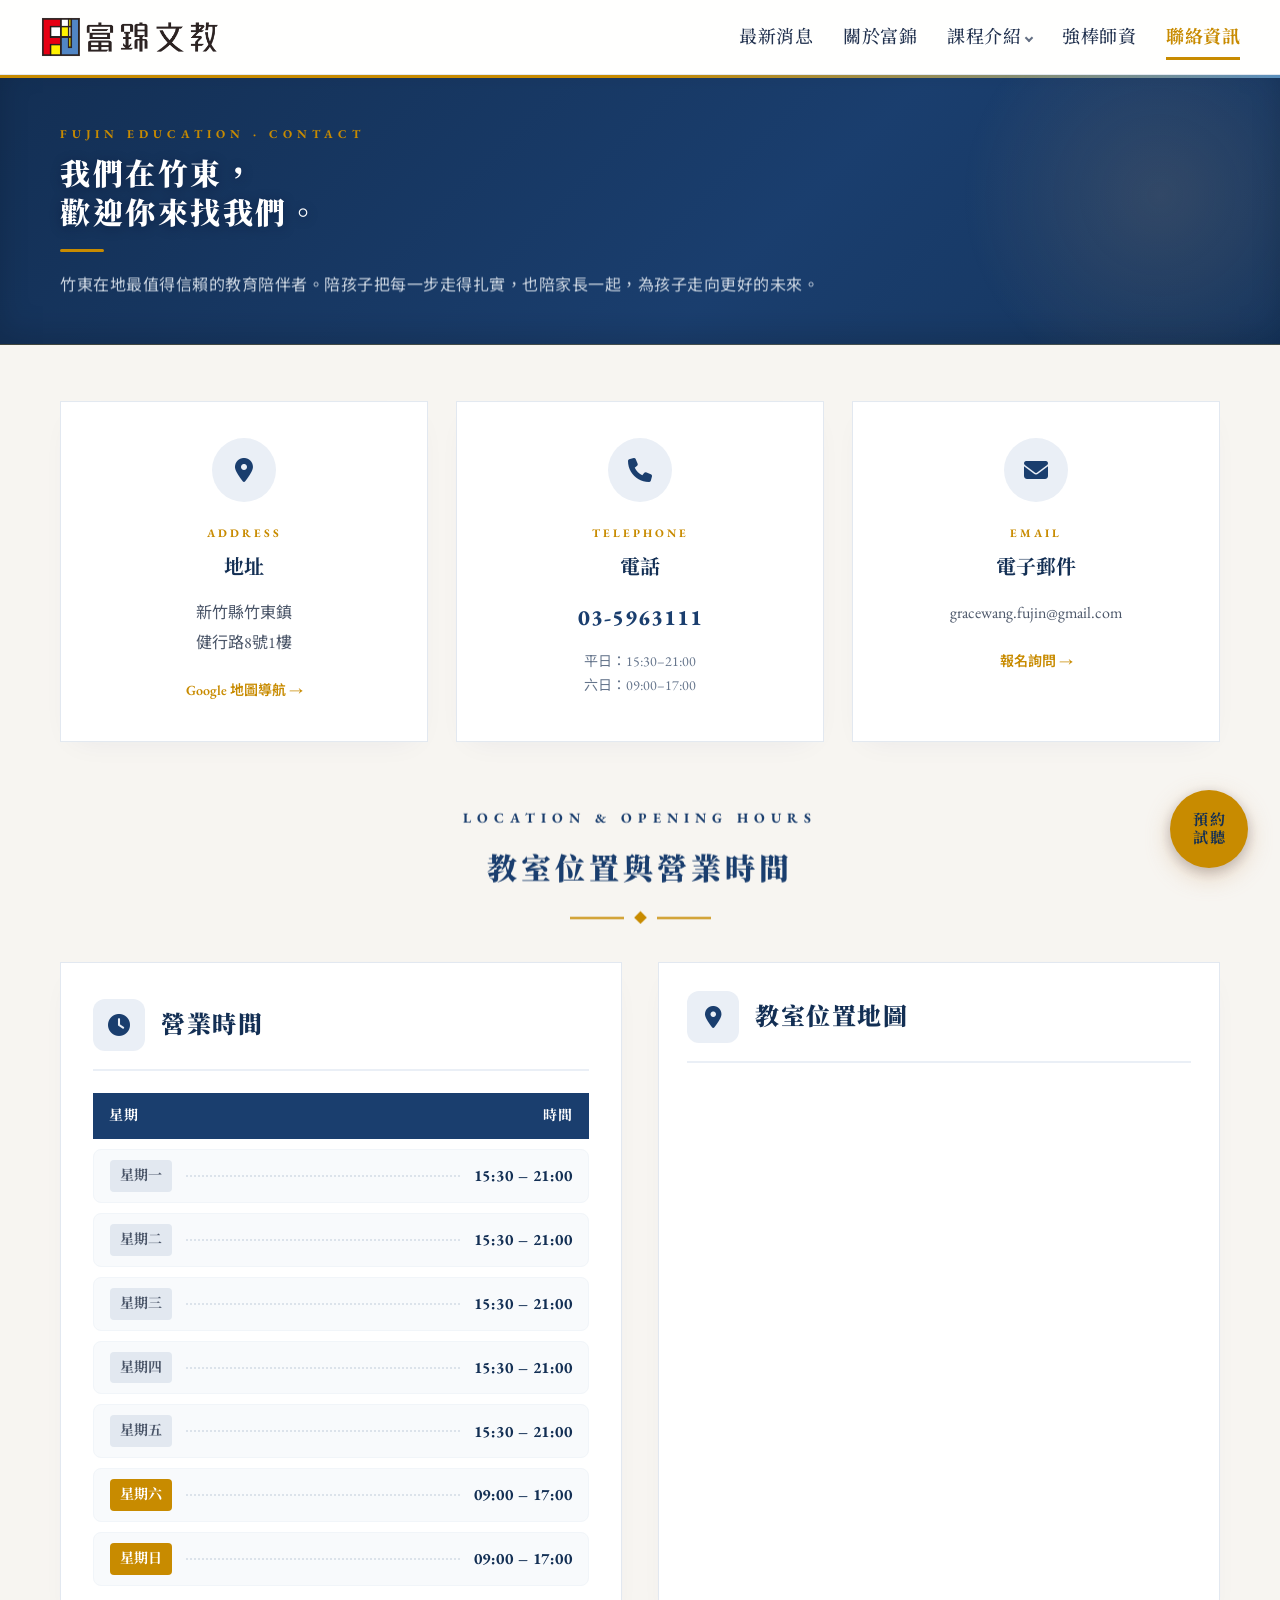
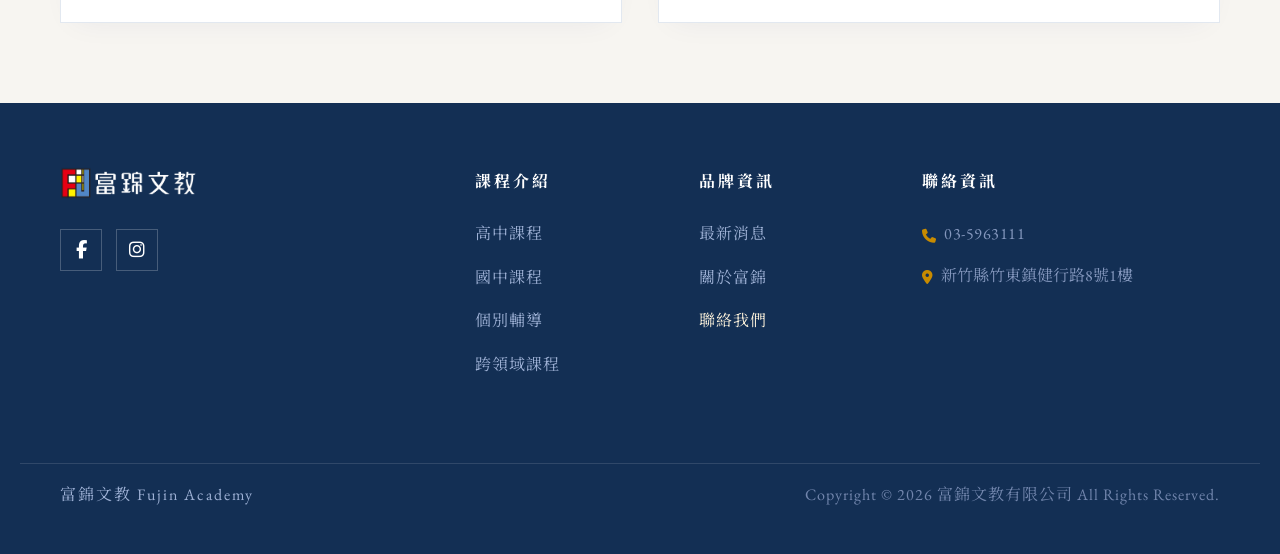
==== commit bbf2fbb8: "Remove map navigation button from contact page" ====
--- a/contact.html
+++ b/contact.html
@@ -25,7 +25,8 @@
       <div class="ph-eyebrow scroll-anim" data-anim="animate__fadeIn">FUJIN EDUCATION · CONTACT</div>
       <h1 class="ph-title scroll-anim" data-anim="animate__fadeInUp">我們在竹東，<br>歡迎你來找我們。</h1>
       <div class="ph-rule scroll-anim" data-anim="animate__fadeIn" data-delay="0.2s"></div>
-      <p class="ph-sub scroll-anim" data-anim="animate__fadeInUp" data-delay="0.3s">竹東在地最值得信賴的教育陪伴者。陪孩子把每一步走得扎實，也陪家長一起，為孩子走向更好的未來。</p>
+      <p class="ph-sub scroll-anim" data-anim="animate__fadeInUp" data-delay="0.3s">
+        竹東在地最值得信賴的教育陪伴者。陪孩子把每一步走得扎實，也陪家長一起，為孩子走向更好的未來。</p>
     </div>
   </section>
 
@@ -37,7 +38,8 @@
         <div class="contact-card-eyebrow">ADDRESS</div>
         <h3 class="contact-card-title">地址</h3>
         <p class="contact-card-text">新竹縣竹東鎮<br>健行路8號1樓</p>
-        <a class="contact-card-link" href="https://maps.google.com/?q=新竹縣竹東鎮健行路8號1樓" target="_blank" rel="noopener">Google 地圖導航 →</a>
+        <a class="contact-card-link" href="https://maps.google.com/?q=新竹縣竹東鎮健行路8號1樓" target="_blank"
+          rel="noopener">Google 地圖導航 →</a>
       </article>
 
       <article class="contact-card scroll-anim" data-delay="0.15s" data-anim="animate__fadeInUp">
@@ -126,9 +128,6 @@
           <div class="loc-box-titles">
             <h3 class="loc-box-title">教室位置地圖</h3>
           </div>
-          <a class="loc-map-nav-btn" href="https://maps.google.com/?q=新竹縣竹東鎮健行路8號1樓" target="_blank" rel="noopener">
-            <i class="fa-solid fa-location-arrow"></i> 點擊開啟 Google 地圖導航 →
-          </a>
         </div>
         <iframe class="location-map-iframe"
           src="https://www.google.com/maps/embed?pb=!1m18!1m12!1m3!1d3623.815586268008!2d121.0884820752493!3d24.733210650337785!2m3!1f0!2f0!3f0!3m2!1i1024!2i768!4f13.1!3m3!1m2!1s0x346847b6000e78d7%3A0x2c4c0b6877f9e7ae!2z56u55p2x5a-M6Yym5paH5pWZ5paH55CG6KOc57-S54-t!5e0!3m2!1szh-TW!2stw!4v1697054154234!5m2!1szh-TW!2stw"
--- a/css/style.css
+++ b/css/style.css
@@ -274,9 +274,9 @@
 .ph-title {
   font-family: 'EB Garamond', 'Noto Serif TC', serif;
   font-weight: 900;
-  font-size: 36px;
-  line-height: 1.25;
-  letter-spacing: 3px;
+  font-size: 30px;
+  line-height: 1.3;
+  letter-spacing: 2.5px;
   color: #ffffff;
   text-shadow: 0 2px 12px rgba(5, 16, 45, .4);
 }
@@ -932,20 +932,22 @@
 }
 
 .co-ic {
-  width: 74px;
-  height: 74px;
-  margin: 0 auto 24px;
-  border-radius: 0;
+  width: 64px;
+  height: 64px;
+  margin: 0 auto 20px;
+  border-radius: 50%;
   background: var(--pale);
+  color: var(--navy);
   display: flex;
   align-items: center;
   justify-content: center;
-  transition: all .2s ease;
+  font-size: 24px;
+  transition: all .25s ease;
 }
 
 .co-ic svg {
-  width: 34px;
-  height: 34px;
+  width: 30px;
+  height: 30px;
   stroke: var(--royal);
   fill: none;
   stroke-width: 1.6;
@@ -956,6 +958,7 @@
 
 .co-col:hover .co-ic {
   background: var(--navy);
+  color: #fff;
   transform: translateY(-4px);
 }
 
@@ -1398,15 +1401,17 @@
   .collage-img-sub {
     width: 52%;
     height: 230px;
-    left: 0;
+    left: auto;
+    right: 0;
     border-width: 4px;
   }
 
   .collage-badge {
     width: 70px;
     height: 70px;
-    bottom: 12px;
-    right: 6px;
+    bottom: 18px;
+    left: 10%;
+    right: auto;
   }
 
   .collage-badge .cb-cn {
@@ -3298,7 +3303,8 @@
 .loc-box-head {
   display: flex;
   align-items: center;
-  gap: 16px;
+  flex-wrap: wrap;
+  gap: 14px 16px;
   margin-bottom: 22px;
   padding-bottom: 18px;
   border-bottom: 2px solid var(--pale);
@@ -3348,11 +3354,13 @@
   color: var(--navy-deep);
   letter-spacing: 1.5px;
   margin: 0;
+  white-space: nowrap;
 }
 
 .loc-map-nav-btn {
   display: inline-flex;
   align-items: center;
+  justify-content: center;
   gap: 7px;
   padding: 8px 16px;
   background: var(--pale);
@@ -3364,6 +3372,21 @@
   border-radius: 6px;
   transition: all .2s ease;
   margin-left: auto;
+  white-space: nowrap;
+  flex-shrink: 0;
+}
+
+@media (max-width: 640px) {
+  .location-info-box,
+  .location-map-box {
+    padding: 24px 20px;
+  }
+
+  .loc-map-nav-btn {
+    width: 100%;
+    margin-left: 0;
+    padding: 10px 16px;
+  }
 }
 
 .loc-map-nav-btn:hover {
@@ -4001,8 +4024,9 @@
   }
 
   .ph-title {
-    font-size: 36px;
-    letter-spacing: 2px;
+    font-size: 24px;
+    line-height: 1.35;
+    letter-spacing: 1.5px;
   }
 
   .ph-sub {
@@ -4227,7 +4251,7 @@
     justify-content: space-between;
   }
 
-  /* 1. 圓形懸浮開關按鈕 (Suguro Circular Floating Trigger) */
+  /* 1. 圓形懸浮開關按鈕 (Dynamic Morphing Circular Trigger) */
   .nav-toggle {
     display: flex;
     align-items: center;
@@ -4240,50 +4264,114 @@
   }
 
   .nav-btn-circle {
+    position: relative;
     width: 48px;
     height: 48px;
     border-radius: 50%;
-    background: linear-gradient(135deg, #0f2b68, #051438);
-    border: 1px solid rgba(206, 162, 115, 0.5);
-    box-shadow: 0 8px 24px -4px rgba(16, 42, 107, 0.45);
+    background: linear-gradient(135deg, #132F54, #1A3E6E);
+    border: 1.5px solid rgba(255, 255, 255, 0.18);
+    box-shadow: 0 8px 24px -4px rgba(19, 47, 84, 0.5);
     display: flex;
     align-items: center;
     justify-content: center;
-    color: #e2b480;
-    font-size: 19px;
-    transition: all 0.35s cubic-bezier(0.16, 1, 0.3, 1);
+    transition: transform 0.55s cubic-bezier(0.34, 1.56, 0.64, 1),
+      background 0.35s ease,
+      border-color 0.35s ease,
+      box-shadow 0.35s ease;
+    animation: navBtnPulse 2.8s infinite ease-in-out;
+  }
+
+  @keyframes navBtnPulse {
+    0%, 100% {
+      box-shadow: 0 8px 20px -4px rgba(19, 47, 84, 0.45), 0 0 0 0 rgba(19, 47, 84, 0.28);
+    }
+    50% {
+      box-shadow: 0 10px 26px -4px rgba(19, 47, 84, 0.55), 0 0 0 6px rgba(19, 47, 84, 0);
+    }
+  }
+
+  .hb-box {
+    position: relative;
+    width: 20px;
+    height: 14px;
+    display: flex;
+    flex-direction: column;
+    justify-content: space-between;
+    align-items: flex-end;
+  }
+
+  .hb-line {
+    display: block;
+    height: 2px;
+    background: #ffffff;
+    border-radius: 2px;
+    transition: transform 0.45s cubic-bezier(0.34, 1.56, 0.64, 1),
+      width 0.3s ease,
+      opacity 0.25s ease,
+      background-color 0.3s ease;
+    transform-origin: center;
+  }
+
+  .hb-1 {
+    width: 20px;
+  }
+
+  .hb-2 {
+    width: 13px;
+    background: #ffcf5c;
+  }
+
+  .hb-3 {
+    width: 17px;
   }
 
   .nav-toggle:hover .nav-btn-circle {
-    transform: scale(1.06);
-    border-color: var(--gold-bright);
-    box-shadow: 0 10px 28px -4px rgba(206, 162, 115, 0.4);
-  }
-
-  .nav-icon-open {
-    display: block;
-  }
-
-  .nav-icon-close {
-    display: none;
-  }
-
+    transform: scale(1.08) rotate(-6deg);
+    border-color: rgba(255, 207, 92, 0.6);
+  }
+
+  .nav-toggle:hover .hb-2,
+  .nav-toggle:hover .hb-3 {
+    width: 20px;
+  }
+
+  /* 點擊開啟選單時：X 按鈕改為清透霧面玻璃深藍圓鈕，避免與金色「預約試聽」按鈕撞色衝突 */
   #navtog:checked~.head-inner .nav-toggle .nav-btn-circle {
-    background: var(--gold-deep);
-    border-color: #ffffff;
-    color: #ffffff;
-    box-shadow: 0 10px 30px -4px rgba(176, 124, 69, 0.6);
-  }
-
-  #navtog:checked~.head-inner .nav-toggle .nav-icon-open {
-    display: none;
-  }
-
-  #navtog:checked~.head-inner .nav-toggle .nav-icon-close {
-    display: block;
-  }
-
-  /* 2. Suguro 滿版動態全螢幕選單 (Full-Screen Dynamic Overlay) */
+    background: rgba(255, 255, 255, 0.12);
+    border-color: rgba(255, 255, 255, 0.32);
+    backdrop-filter: blur(8px);
+    -webkit-backdrop-filter: blur(8px);
+    transform: rotate(180deg) scale(1.04);
+    box-shadow: 0 8px 24px -4px rgba(0, 0, 0, 0.35);
+    animation: none;
+  }
+
+  #navtog:checked~.head-inner .nav-toggle:hover .nav-btn-circle {
+    background: rgba(255, 255, 255, 0.2);
+    border-color: rgba(255, 255, 255, 0.55);
+  }
+
+  #navtog:checked~.head-inner .nav-toggle .hb-line {
+    background: #ffffff;
+  }
+
+  #navtog:checked~.head-inner .nav-toggle .hb-1 {
+    width: 20px;
+    transform: translateY(6px) rotate(45deg);
+  }
+
+  #navtog:checked~.head-inner .nav-toggle .hb-2 {
+    width: 0;
+    opacity: 0;
+    transform: translateX(8px);
+  }
+
+  #navtog:checked~.head-inner .nav-toggle .hb-3 {
+    width: 20px;
+    transform: translateY(-6px) rotate(-45deg);
+  }
+
+  /* 2. Suguro 滿版動態全螢幕選單 (Full-Screen Dynamic Overlay + Staggered Reveal) */
   .site-head .menu {
     position: fixed;
     top: 0;
@@ -4291,7 +4379,7 @@
     width: 100vw;
     height: 100vh;
     height: 100dvh;
-    background: linear-gradient(150deg, #051336 0%, #0d265e 65%, #040e2b 100%);
+    background: linear-gradient(155deg, #061539 0%, #0d265e 60%, #05102e 100%);
     box-shadow: none;
     border: none;
     z-index: 1000;
@@ -4301,18 +4389,70 @@
     box-sizing: border-box;
     overflow-y: auto;
 
-    /* 幕簾式滑動與淡入動態 (Curtain Slide Opening Dynamics) */
+    /* 幕簾展開與圓弧剪裁動態 */
     opacity: 0;
     visibility: hidden;
-    transform: translateY(-100%);
-    transition: transform 0.45s cubic-bezier(0.16, 1, 0.3, 1), opacity 0.4s ease, visibility 0.4s;
+    transform: translateY(-100%) scale(0.98);
+    transition: transform 0.5s cubic-bezier(0.22, 1, 0.36, 1), opacity 0.38s ease, visibility 0.38s;
   }
 
   #navtog:checked~.head-inner .menu {
     display: flex;
     opacity: 1;
     visibility: visible;
+    transform: translateY(0) scale(1);
+  }
+
+  /* 選單內元素：開啟時依序由下往上彈性浮現 (Staggered Cascade) */
+  .menu-mobile-brand,
+  .menu-cta-btn,
+  .site-head .menu .menu-links>a,
+  .site-head .menu .menu-links>.has-sub {
+    opacity: 0;
+    transform: translateY(20px);
+    transition: opacity 0.42s ease, transform 0.48s cubic-bezier(0.34, 1.56, 0.64, 1), color 0.25s ease, background 0.25s ease;
+  }
+
+  #navtog:checked~.head-inner .menu .menu-mobile-brand {
+    opacity: 1;
     transform: translateY(0);
+    transition-delay: 0.08s;
+  }
+
+  #navtog:checked~.head-inner .menu .menu-cta-btn {
+    opacity: 1;
+    transform: translateY(0);
+    transition-delay: 0.14s;
+  }
+
+  #navtog:checked~.head-inner .menu .menu-links> :nth-child(1) {
+    opacity: 1;
+    transform: translateY(0);
+    transition-delay: 0.20s;
+  }
+
+  #navtog:checked~.head-inner .menu .menu-links> :nth-child(2) {
+    opacity: 1;
+    transform: translateY(0);
+    transition-delay: 0.26s;
+  }
+
+  #navtog:checked~.head-inner .menu .menu-links> :nth-child(3) {
+    opacity: 1;
+    transform: translateY(0);
+    transition-delay: 0.32s;
+  }
+
+  #navtog:checked~.head-inner .menu .menu-links> :nth-child(4) {
+    opacity: 1;
+    transform: translateY(0);
+    transition-delay: 0.38s;
+  }
+
+  #navtog:checked~.head-inner .menu .menu-links> :nth-child(5) {
+    opacity: 1;
+    transform: translateY(0);
+    transition-delay: 0.44s;
   }
 
   /* 選單頂部 Header — Logo + 預約試聽按鈕垂直排列 */
@@ -4320,9 +4460,9 @@
     display: flex;
     flex-direction: column;
     align-items: flex-start;
-    gap: 40px;
-    padding-bottom: 16px;
-    width: 90%;
+    gap: 24px;
+    padding-bottom: 14px;
+    width: 92%;
   }
 
   .menu-mobile-brand {
@@ -4342,19 +4482,22 @@
     align-items: center;
     justify-content: space-between;
     width: 100%;
-    background: var(--gold-deep);
+    background: linear-gradient(135deg, #d49a1a 0%, #b57d05 100%);
+    border: 1px solid rgba(255, 255, 255, 0.22);
     border-radius: 100px;
-    padding: 24px 14px 24px 22px;
+    padding: 15px 14px 15px 22px;
     box-sizing: border-box;
     text-decoration: none !important;
     color: #ffffff !important;
-    transition: background 0.25s ease, border-color 0.25s ease;
+    box-shadow: 0 10px 24px -8px rgba(0, 0, 0, 0.4);
     cursor: pointer;
   }
 
-  .menu-cta-btn:hover {
-    background: rgba(206, 162, 115, 0.18);
-    border-color: var(--gold-bright);
+  .menu-cta-btn:hover,
+  .menu-cta-btn:active {
+    background: #db9a06;
+    border-color: #ffffff;
+    transform: translateY(-2px);
   }
 
   .menu-cta-left {
@@ -4369,8 +4512,8 @@
   }
 
   .menu-cta-left i {
-    font-size: 24px;
-    color: var(--gold-bright);
+    font-size: 22px;
+    color: #fff6dc;
   }
 
   .menu-cta-arrow {
@@ -4382,50 +4525,60 @@
     align-items: center;
     justify-content: center;
     flex-shrink: 0;
-    color: var(--pale);
+    color: #ffffff;
     font-size: 13px;
     transition: background 0.25s ease, transform 0.25s ease;
   }
 
   .menu-cta-btn:hover .menu-cta-arrow {
-    background: var(--gold-bright);
-    transform: translateX(2px);
+    background: #091c3a;
+    transform: translateX(3px);
   }
 
   /* 選單主要連結 */
   .menu-links {
     display: flex;
     flex-direction: column;
-    gap: 4px;
+    gap: 6px;
     margin: 0;
-    width: 90%;
+    width: 92%;
   }
 
   .site-head .menu .menu-links>a,
   .site-head .menu .menu-links .has-sub>a {
     font-family: 'EB Garamond', 'Noto Serif TC', serif;
-    font-size: 22px;
+    font-size: 21px;
     font-weight: 900;
     letter-spacing: 2px;
     color: #ffffff !important;
     text-decoration: none !important;
-    padding: 12px 0;
-    background: transparent;
-    border: none;
-    display: block;
+    padding: 10px 0;
+    background: transparent !important;
+    border: none !important;
+    display: flex;
+    align-items: center;
+    gap: 8px;
     width: 100%;
     box-sizing: border-box;
-    transition: color 0.25s ease, transform 0.25s ease;
+  }
+
+  /* 移除桌機版底線與子項目展開時的殘留線條 */
+  .site-head .menu a::after,
+  .site-head .menu .menu-links>a::after,
+  .site-head .menu .has-sub>a::after {
+    display: none !important;
   }
 
   .site-head .menu .menu-links>a:hover,
   .site-head .menu .menu-links .has-sub>a:hover,
   .site-head .menu .menu-links>a.active,
   .site-head .menu .menu-links .has-sub>a.active {
-    color: var(--gold-bright) !important;
-  }
-
-  /* 子選單 */
+    color: #ffcf5c !important;
+    background: transparent !important;
+    transform: translateX(4px);
+  }
+
+  /* 子選單：改為無框線、圓角膠囊雙欄網格設計 */
   .site-head .menu .has-sub {
     width: 100%;
   }
@@ -4438,38 +4591,62 @@
     visibility: visible !important;
     box-shadow: none !important;
     border: none !important;
-    margin: 0 !important;
+    margin: 4px 0 8px !important;
     padding: 0 !important;
     background: transparent !important;
-    display: flex;
-    flex-direction: column;
-    gap: 2px;
+    display: grid !important;
+    grid-template-columns: repeat(2, 1fr);
+    gap: 10px;
     width: 100%;
   }
 
   .site-head .menu .submenu::before {
-    display: none;
+    display: none !important;
   }
 
   .site-head .menu .submenu a {
     font-family: 'EB Garamond', 'Noto Serif TC', serif;
-    font-size: 18px;
+    font-size: 16px;
     font-weight: 700;
-    letter-spacing: 1.5px;
-    color: #cbd5e1 !important;
-    padding: 10px 0 !important;
+    letter-spacing: 1px;
+    color: #e2e8f0 !important;
+    background: rgba(255, 255, 255, 0.07) !important;
+    padding: 12px 14px !important;
     border: none !important;
-    border-bottom: 1px solid rgba(255, 255, 255, 0.06) !important;
-    display: block !important;
+    border-radius: 12px !important;
+    display: flex !important;
+    align-items: center;
+    gap: 8px;
     box-sizing: border-box;
     text-decoration: none !important;
     width: 100%;
-    transition: color 0.2s ease, transform 0.2s ease;
+    transition: color 0.22s ease, background 0.22s ease, transform 0.22s ease;
+  }
+
+  .site-head .menu .submenu a::before {
+    content: "";
+    width: 6px;
+    height: 6px;
+    border-radius: 50%;
+    background: rgba(255, 207, 92, 0.55);
+    flex-shrink: 0;
+    transition: background 0.22s ease, transform 0.22s ease;
   }
 
   .site-head .menu .submenu a:hover,
+  .site-head .menu .submenu a:active,
   .site-head .menu .submenu a.active {
-    color: #ffffff !important;
+    background: rgba(200, 139, 0, 0.28) !important;
+    color: #ffcf5c !important;
+    padding-left: 14px !important;
+    transform: translateY(-2px);
+  }
+
+  .site-head .menu .submenu a:hover::before,
+  .site-head .menu .submenu a:active::before,
+  .site-head .menu .submenu a.active::before {
+    background: #ffcf5c;
+    transform: scale(1.3);
   }
 
 }
@@ -4498,6 +4675,11 @@
 @media (max-width: 480px) {
   .wrap {
     padding: 0 16px;
+  }
+
+  .ph-title {
+    font-size: 22px;
+    letter-spacing: 1px;
   }
 
   .site-head .head-inner {
